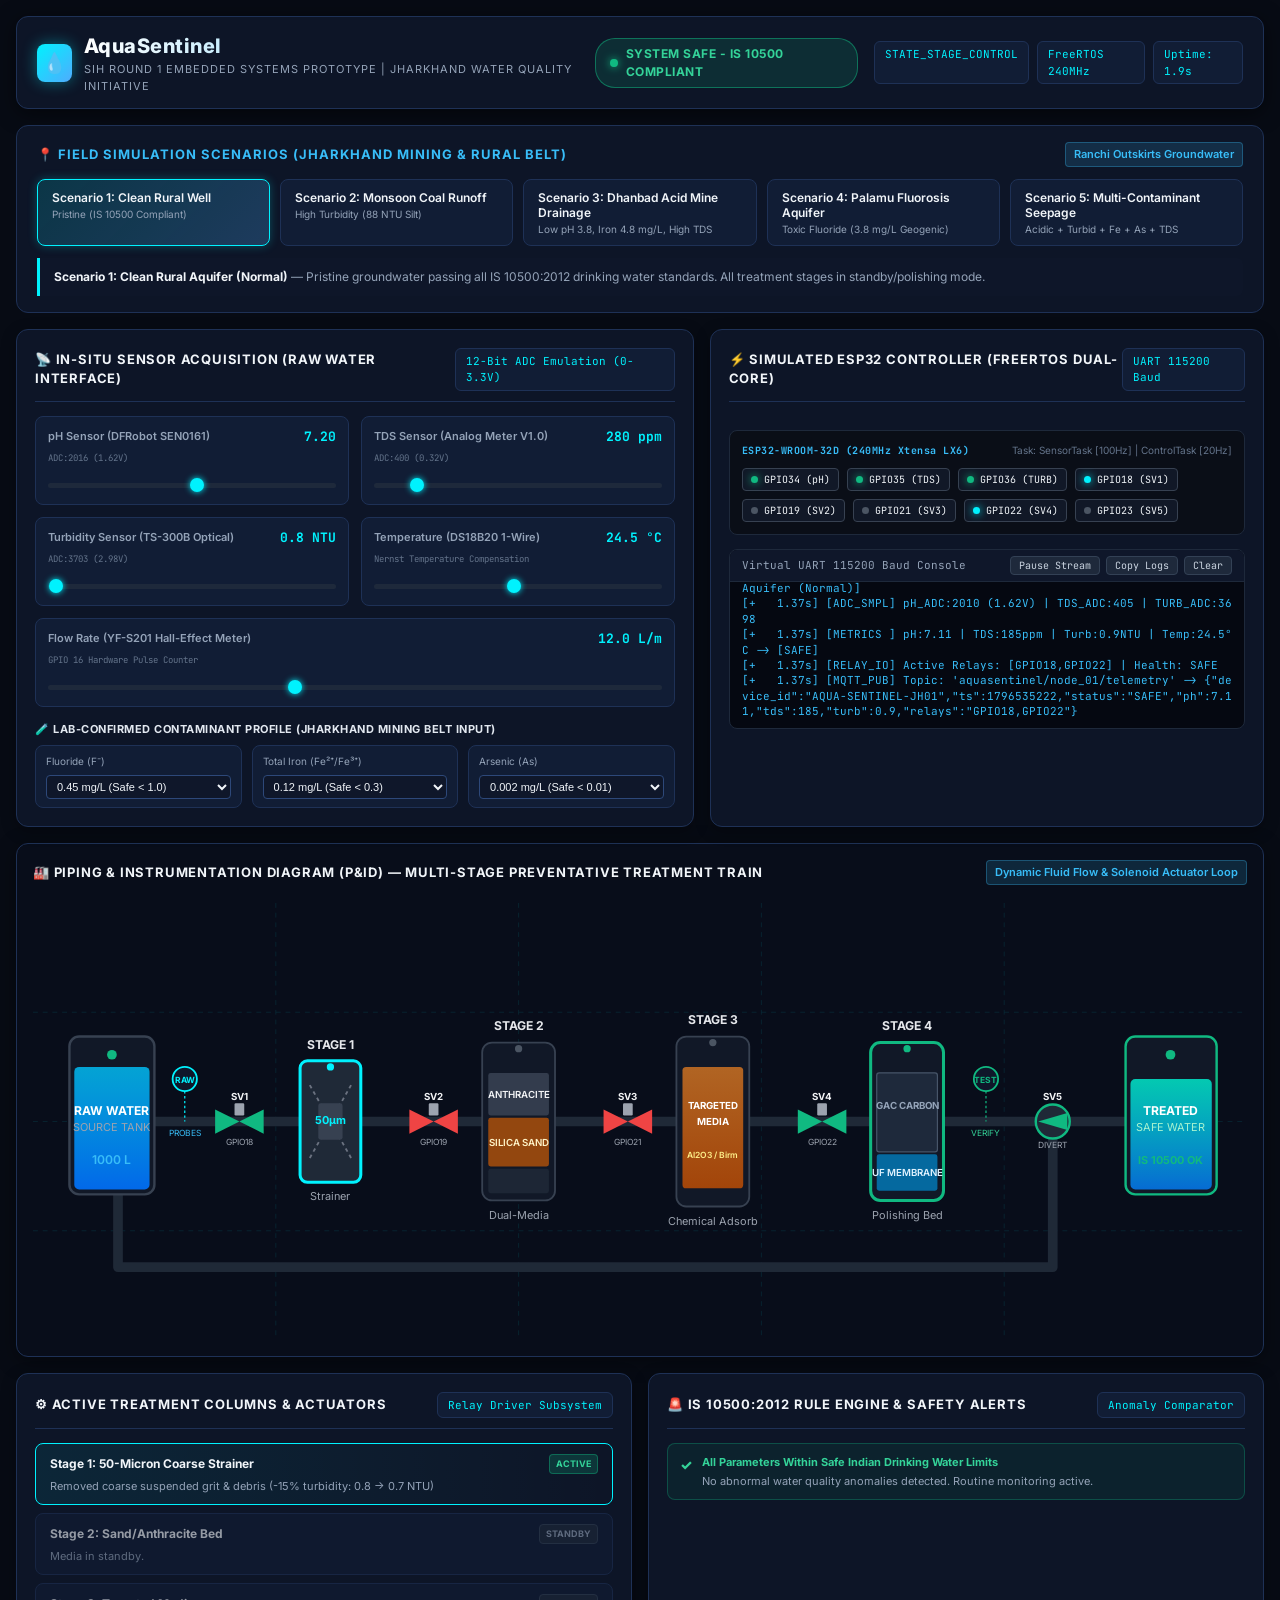
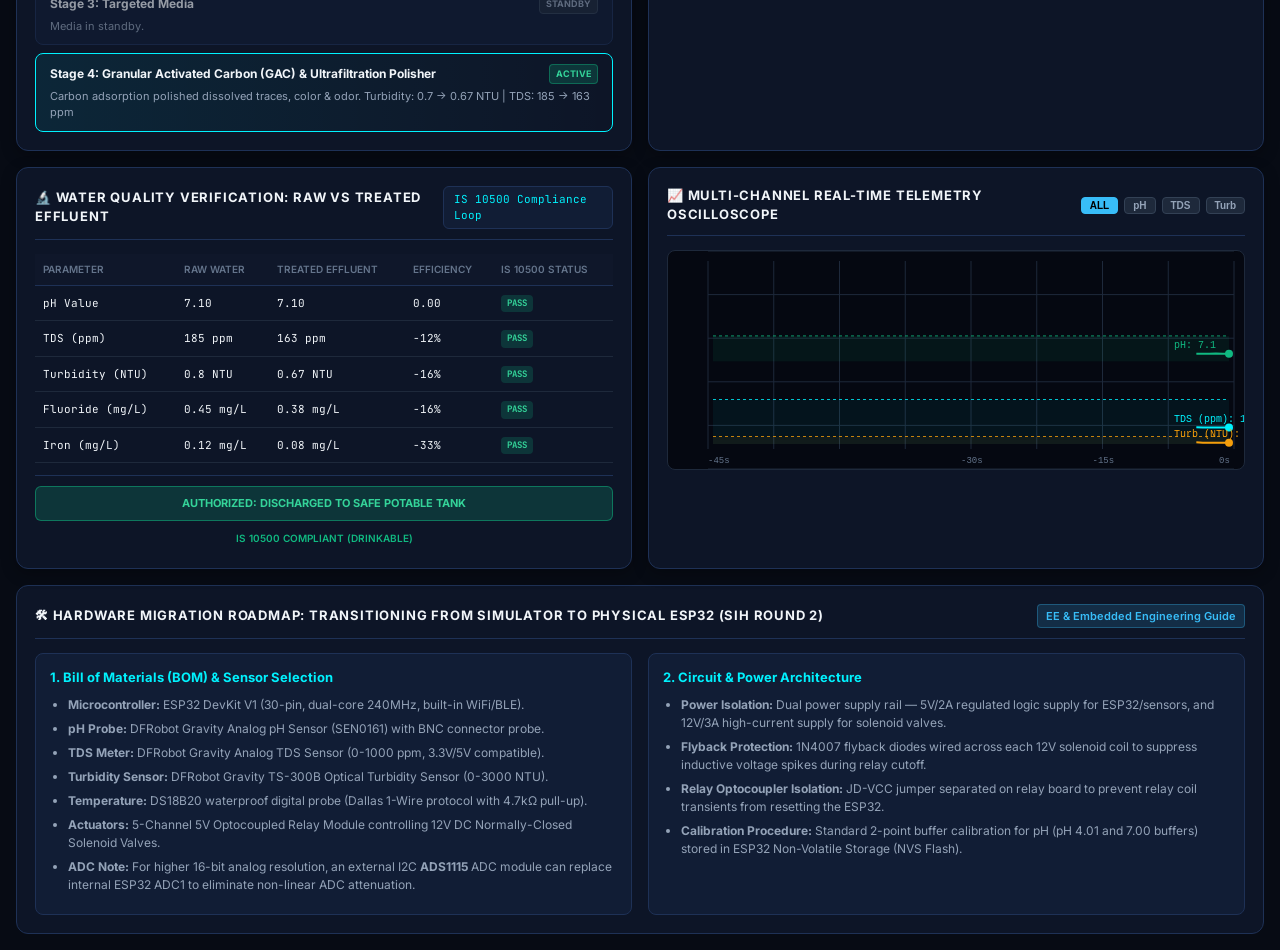
==== AquaSentinel_Standalone.html @ 8b685284 "AquaSentinel - SIH Water Quality & Embedded Filtration Simulator" ====
<!DOCTYPE html>
<html lang="en">
<head>
  <meta charset="UTF-8">
  <meta name="viewport" content="width=device-width, initial-scale=1.0">
  <title>AquaSentinel — Embedded Water Quality & Filtration Simulator (SIH)</title>
  <style>
/* ==========================================================================
   AquaSentinel - Industrial SCADA & Embedded Engineering Theme
   High-Contrast Dark Mode with Cyber-Industrial Accents
   ========================================================================== */

:root {
  --bg-primary: #070b14;
  --bg-secondary: #0d1527;
  --bg-card: #111d35;
  --bg-card-hover: #162544;
  --border-dim: #1e3156;
  --border-bright: #2d4879;
  
  --text-primary: #f1f5f9;
  --text-secondary: #94a3b8;
  --text-muted: #64748b;

  --accent-cyan: #00f2fe;
  --accent-blue: #38bdf8;
  --accent-green: #10b981;
  --accent-amber: #f59e0b;
  --accent-red: #ef4444;
  --accent-purple: #a855f7;

  --glow-cyan: 0 0 15px rgba(0, 242, 254, 0.4);
  --glow-green: 0 0 15px rgba(16, 185, 129, 0.4);
  --glow-red: 0 0 18px rgba(239, 68, 68, 0.5);

  --font-sans: 'Inter', -apple-system, BlinkMacSystemFont, 'Segoe UI', Roboto, sans-serif;
  --font-mono: 'JetBrains Mono', 'Fira Code', 'Courier New', monospace;
}

* {
  box-sizing: border-box;
  margin: 0;
  padding: 0;
}

body {
  background-color: var(--bg-primary);
  color: var(--text-primary);
  font-family: var(--font-sans);
  line-height: 1.5;
  -webkit-font-smoothing: antialiased;
  padding: 16px;
  min-height: 100vh;
}

/* ==========================================================================
   TOP BAR & BRANDING
   ========================================================================== */
.top-nav {
  display: flex;
  justify-content: space-between;
  align-items: center;
  background: var(--bg-secondary);
  border: 1px solid var(--border-dim);
  border-radius: 12px;
  padding: 14px 20px;
  margin-bottom: 16px;
  box-shadow: 0 4px 20px rgba(0, 0, 0, 0.5);
}

.brand-section {
  display: flex;
  align-items: center;
  gap: 12px;
}

.brand-icon {
  width: 38px;
  height: 38px;
  background: linear-gradient(135deg, #00f2fe, #4facfe);
  border-radius: 8px;
  display: flex;
  align-items: center;
  justify-content: center;
  font-size: 20px;
  box-shadow: var(--glow-cyan);
}

.brand-title {
  font-size: 20px;
  font-weight: 800;
  letter-spacing: 0.5px;
  background: linear-gradient(90deg, #ffffff, #38bdf8);
  -webkit-background-clip: text;
  -webkit-text-fill-color: transparent;
}

.brand-subtitle {
  font-size: 11px;
  color: var(--text-secondary);
  text-transform: uppercase;
  letter-spacing: 1px;
}

.system-status-container {
  display: flex;
  align-items: center;
  gap: 16px;
}

.status-badge {
  display: inline-flex;
  align-items: center;
  gap: 8px;
  padding: 6px 14px;
  border-radius: 20px;
  font-size: 12px;
  font-weight: 700;
  letter-spacing: 0.5px;
  transition: all 0.3s ease;
}

.badge-safe {
  background: rgba(16, 185, 129, 0.15);
  border: 1px solid rgba(16, 185, 129, 0.5);
  color: #34d399;
}

.badge-warning {
  background: rgba(245, 158, 11, 0.15);
  border: 1px solid rgba(245, 158, 11, 0.5);
  color: #fbbf24;
}

.badge-critical {
  background: rgba(239, 68, 68, 0.2);
  border: 1px solid rgba(239, 68, 68, 0.7);
  color: #f87171;
  animation: pulseCrit 1.5s infinite;
}

@keyframes pulseCrit {
  0%, 100% { box-shadow: 0 0 5px rgba(239, 68, 68, 0.3); }
  50% { box-shadow: 0 0 18px rgba(239, 68, 68, 0.7); }
}

.indicator-dot {
  width: 8px;
  height: 8px;
  border-radius: 50%;
}
.dot-green { background: #10b981; box-shadow: 0 0 8px #10b981; }
.dot-amber { background: #f59e0b; box-shadow: 0 0 8px #f59e0b; }
.dot-red { background: #ef4444; box-shadow: 0 0 8px #ef4444; }

.mcu-meta-pills {
  display: flex;
  gap: 8px;
}

.meta-pill {
  background: var(--bg-card);
  border: 1px solid var(--border-dim);
  padding: 4px 10px;
  border-radius: 6px;
  font-size: 11px;
  font-family: var(--font-mono);
  color: var(--accent-cyan);
}

/* ==========================================================================
   SCENARIO SELECTOR BAR
   ========================================================================== */
.scenario-panel {
  background: var(--bg-secondary);
  border: 1px solid var(--border-dim);
  border-radius: 12px;
  padding: 16px 20px;
  margin-bottom: 16px;
}

.scenario-header-row {
  display: flex;
  justify-content: space-between;
  align-items: center;
  margin-bottom: 12px;
}

.panel-title {
  font-size: 13px;
  font-weight: 700;
  text-transform: uppercase;
  letter-spacing: 1px;
  color: var(--accent-blue);
  display: flex;
  align-items: center;
  gap: 8px;
}

.region-tag {
  font-size: 11px;
  background: rgba(56, 189, 248, 0.15);
  border: 1px solid rgba(56, 189, 248, 0.3);
  color: var(--accent-blue);
  padding: 3px 8px;
  border-radius: 4px;
  font-weight: 600;
}

.scenario-btn-grid {
  display: grid;
  grid-template-columns: repeat(auto-fit, minmax(210px, 1fr));
  gap: 10px;
  margin-bottom: 12px;
}

.scenario-btn {
  background: var(--bg-card);
  border: 1px solid var(--border-dim);
  color: var(--text-primary);
  padding: 10px 14px;
  border-radius: 8px;
  cursor: pointer;
  text-align: left;
  font-family: var(--font-sans);
  font-size: 12px;
  font-weight: 600;
  transition: all 0.2s ease;
  display: flex;
  flex-direction: column;
  gap: 3px;
}

.scenario-btn:hover {
  background: var(--bg-card-hover);
  border-color: var(--accent-cyan);
}

.scenario-btn.active {
  background: linear-gradient(135deg, rgba(0, 242, 254, 0.15), rgba(79, 172, 254, 0.25));
  border-color: var(--accent-cyan);
  box-shadow: 0 0 10px rgba(0, 242, 254, 0.25);
}

.scenario-sub {
  font-size: 10px;
  color: var(--text-secondary);
  font-weight: 400;
}

.scenario-info-banner {
  background: rgba(15, 23, 42, 0.7);
  border-left: 3px solid var(--accent-cyan);
  padding: 10px 14px;
  border-radius: 0 6px 6px 0;
  font-size: 12px;
  color: var(--text-secondary);
}

.scenario-info-banner strong {
  color: var(--text-primary);
}

/* ==========================================================================
   GRID LAYOUT: SENSORS & EMBEDDED MCU
   ========================================================================== */
.main-grid-2col {
  display: grid;
  grid-template-columns: 1.1fr 0.9fr;
  gap: 16px;
  margin-bottom: 16px;
}

@media (max-width: 1050px) {
  .main-grid-2col {
    grid-template-columns: 1fr;
  }
}

.card {
  background: var(--bg-secondary);
  border: 1px solid var(--border-dim);
  border-radius: 12px;
  padding: 18px;
  box-shadow: 0 4px 15px rgba(0, 0, 0, 0.3);
}

.card-header {
  display: flex;
  justify-content: space-between;
  align-items: center;
  margin-bottom: 14px;
  border-bottom: 1px solid var(--border-dim);
  padding-bottom: 10px;
}

.card-title {
  font-size: 13px;
  font-weight: 700;
  text-transform: uppercase;
  letter-spacing: 0.8px;
  color: var(--text-primary);
  display: flex;
  align-items: center;
  gap: 8px;
}

.sensor-sliders-grid {
  display: grid;
  grid-template-columns: 1fr 1fr;
  gap: 12px;
  margin-bottom: 14px;
}

@media (max-width: 600px) {
  .sensor-sliders-grid {
    grid-template-columns: 1fr;
  }
}

.sensor-item {
  background: var(--bg-card);
  border: 1px solid var(--border-dim);
  border-radius: 8px;
  padding: 10px 12px;
}

.sensor-header {
  display: flex;
  justify-content: space-between;
  align-items: center;
  margin-bottom: 6px;
}

.sensor-name {
  font-size: 11px;
  font-weight: 600;
  color: var(--text-secondary);
}

.sensor-val {
  font-family: var(--font-mono);
  font-size: 13px;
  font-weight: 700;
  color: var(--accent-cyan);
}

.sensor-adc-tag {
  font-family: var(--font-mono);
  font-size: 9px;
  color: var(--text-muted);
  margin-bottom: 4px;
}

input[type="range"] {
  width: 100%;
  height: 5px;
  border-radius: 4px;
  background: #1e293b;
  outline: none;
  -webkit-appearance: none;
  cursor: pointer;
}

input[type="range"]::-webkit-slider-thumb {
  -webkit-appearance: none;
  width: 14px;
  height: 14px;
  border-radius: 50%;
  background: var(--accent-cyan);
  box-shadow: 0 0 6px var(--accent-cyan);
  cursor: pointer;
}

/* Lab Contaminants Selection */
.lab-section-title {
  font-size: 11px;
  font-weight: 700;
  text-transform: uppercase;
  letter-spacing: 0.5px;
  color: #e2e8f0;
  margin: 10px 0 8px;
}

.lab-grid {
  display: grid;
  grid-template-columns: repeat(3, 1fr);
  gap: 10px;
}

.lab-item {
  background: var(--bg-card);
  border: 1px solid var(--border-dim);
  border-radius: 8px;
  padding: 8px 10px;
}

.lab-item label {
  display: block;
  font-size: 10px;
  color: var(--text-secondary);
  margin-bottom: 4px;
}

.lab-select {
  width: 100%;
  background: #0f172a;
  border: 1px solid var(--border-bright);
  color: var(--text-primary);
  font-size: 11px;
  padding: 4px 6px;
  border-radius: 4px;
  outline: none;
}

/* ==========================================================================
   VIRTUAL ESP32 MCU & SERIAL TERMINAL
   ========================================================================== */
.mcu-panel {
  display: flex;
  flex-direction: column;
  gap: 14px;
}

.esp32-visual-board {
  background: #0a0e17;
  border: 1px solid #1e293b;
  border-radius: 8px;
  padding: 12px;
  display: flex;
  flex-direction: column;
  gap: 10px;
}

.esp32-header {
  display: flex;
  justify-content: space-between;
  align-items: center;
}

.esp32-chip-badge {
  font-family: var(--font-mono);
  font-size: 10px;
  color: #38bdf8;
  font-weight: 700;
  letter-spacing: 0.5px;
}

.esp32-core-spec {
  font-size: 10px;
  color: var(--text-muted);
}

.gpio-pinout-row {
  display: flex;
  flex-wrap: wrap;
  gap: 8px;
}

.gpio-pin {
  background: #111827;
  border: 1px solid #374151;
  border-radius: 4px;
  padding: 3px 8px;
  display: flex;
  align-items: center;
  gap: 6px;
  font-family: var(--font-mono);
  font-size: 10px;
}

.pin-led {
  width: 7px;
  height: 7px;
  border-radius: 50%;
  background: #374151;
  transition: all 0.2s ease;
}

.pin-led.led-on {
  background: var(--accent-green);
  box-shadow: 0 0 8px var(--accent-green);
}

.pin-led.led-relay {
  background: #4b5563;
}

.pin-led.led-relay.led-on {
  background: var(--accent-cyan);
  box-shadow: 0 0 8px var(--accent-cyan);
}

/* Virtual Serial Console */
.serial-console-card {
  background: #050811;
  border: 1px solid #1e293b;
  border-radius: 8px;
  display: flex;
  flex-direction: column;
  height: 180px;
  overflow: hidden;
}

.serial-console-toolbar {
  display: flex;
  justify-content: space-between;
  align-items: center;
  background: #0f172a;
  padding: 6px 12px;
  border-bottom: 1px solid #1e293b;
}

.serial-title {
  font-family: var(--font-mono);
  font-size: 11px;
  color: #94a3b8;
}

.serial-actions {
  display: flex;
  gap: 6px;
}

.btn-console {
  background: #1e293b;
  border: 1px solid #334155;
  color: #cbd5e1;
  padding: 2px 8px;
  border-radius: 4px;
  font-size: 10px;
  font-family: var(--font-mono);
  cursor: pointer;
}

.btn-console:hover {
  background: #334155;
  color: #ffffff;
}

.btn-warn {
  border-color: var(--accent-amber);
  color: var(--accent-amber);
}

.serial-output {
  flex: 1;
  padding: 8px 12px;
  font-family: var(--font-mono);
  font-size: 11px;
  color: #38bdf8;
  white-space: pre-wrap;
  word-break: break-all;
  overflow-y: auto;
  line-height: 1.4;
}

/* ==========================================================================
   P&ID ANIMATED SCHEMATIC
   ========================================================================== */
.pid-container-wrapper {
  background: #080d1a;
  border: 1px solid var(--border-dim);
  border-radius: 12px;
  padding: 16px;
  margin-bottom: 16px;
  box-shadow: 0 4px 20px rgba(0,0,0,0.4);
}

.pid-svg {
  width: 100%;
  height: auto;
  display: block;
}

/* Flow animation keyframes */
@keyframes dashFlow {
  to {
    stroke-dashoffset: -40;
  }
}

.flow-pulse {
  stroke-dasharray: 8, 4;
  animation: dashFlow 1.2s linear infinite;
}

.flow-pulse-recirc {
  animation: dashFlow 0.8s linear infinite;
}

/* ==========================================================================
   TREATMENT STAGES & ALERTS ROW
   ========================================================================== */
.treatment-row-grid {
  display: grid;
  grid-template-columns: 1fr 1fr;
  gap: 16px;
  margin-bottom: 16px;
}

@media (max-width: 900px) {
  .treatment-row-grid {
    grid-template-columns: 1fr;
  }
}

.stages-list {
  display: flex;
  flex-direction: column;
  gap: 8px;
}

.stage-card {
  background: var(--bg-card);
  border: 1px solid var(--border-dim);
  border-radius: 8px;
  padding: 10px 14px;
  transition: all 0.2s ease;
}

.stage-card.stage-active {
  border-color: var(--accent-cyan);
  background: linear-gradient(90deg, rgba(0, 242, 254, 0.08), transparent);
}

.stage-card.stage-idle {
  opacity: 0.6;
}

.stage-header {
  display: flex;
  justify-content: space-between;
  align-items: center;
  margin-bottom: 4px;
}

.stage-name {
  font-size: 12px;
  font-weight: 700;
  color: var(--text-primary);
}

.stage-status-pill {
  font-size: 9px;
  font-weight: 700;
  padding: 2px 6px;
  border-radius: 4px;
  text-transform: uppercase;
}

.pill-active {
  background: rgba(16, 185, 129, 0.2);
  color: #34d399;
  border: 1px solid rgba(16, 185, 129, 0.4);
}

.pill-idle {
  background: #1e293b;
  color: #94a3b8;
  border: 1px solid #334155;
}

.stage-details {
  font-size: 11px;
  color: var(--text-secondary);
}

/* Alerts Box */
.active-alerts-box {
  display: flex;
  flex-direction: column;
  gap: 8px;
  max-height: 250px;
  overflow-y: auto;
}

.alarm-item {
  display: flex;
  align-items: flex-start;
  gap: 10px;
  padding: 10px 12px;
  border-radius: 8px;
  font-size: 11px;
}

.alarm-none {
  background: rgba(16, 185, 129, 0.08);
  border: 1px solid rgba(16, 185, 129, 0.3);
  color: #34d399;
}

.alarm-warn {
  background: rgba(245, 158, 11, 0.1);
  border: 1px solid rgba(245, 158, 11, 0.4);
  color: #fbbf24;
}

.alarm-crit {
  background: rgba(239, 68, 68, 0.15);
  border: 1px solid rgba(239, 68, 68, 0.6);
  color: #fca5a5;
}

.alarm-icon {
  font-size: 14px;
  font-weight: 800;
}

.alarm-title {
  font-weight: 700;
  margin-bottom: 2px;
}

.alarm-desc {
  color: var(--text-secondary);
}

/* ==========================================================================
   COMPARISON TABLE & TELEMETRY CHARTS
   ========================================================================== */
.bottom-grid-2col {
  display: grid;
  grid-template-columns: 1fr 1fr;
  gap: 16px;
  margin-bottom: 16px;
}

@media (max-width: 980px) {
  .bottom-grid-2col {
    grid-template-columns: 1fr;
  }
}

.comp-table {
  width: 100%;
  border-collapse: collapse;
  font-size: 11px;
  margin-bottom: 12px;
}

.comp-table th {
  background: #0f172a;
  color: var(--text-muted);
  text-transform: uppercase;
  font-weight: 600;
  font-size: 10px;
  padding: 8px;
  text-align: left;
  border-bottom: 1px solid var(--border-dim);
}

.comp-table td {
  padding: 8px;
  border-bottom: 1px solid #1e293b;
  font-family: var(--font-mono);
}

.comp-table tr:hover td {
  background: rgba(255, 255, 255, 0.02);
}

.status-tag {
  display: inline-block;
  padding: 2px 6px;
  border-radius: 4px;
  font-size: 9px;
  font-weight: 700;
}
.tag-pass { background: rgba(16, 185, 129, 0.2); color: #34d399; }
.tag-permissible { background: rgba(245, 158, 11, 0.2); color: #fbbf24; }
.tag-fail { background: rgba(239, 68, 68, 0.2); color: #f87171; }

.destination-bar {
  display: flex;
  flex-direction: column;
  gap: 6px;
  margin-top: 10px;
  padding-top: 10px;
  border-top: 1px solid var(--border-dim);
}

.dest-badge {
  padding: 8px 12px;
  border-radius: 6px;
  font-size: 11px;
  font-weight: 700;
  text-align: center;
}
.dest-safe {
  background: rgba(16, 185, 129, 0.2);
  color: #34d399;
  border: 1px solid rgba(16, 185, 129, 0.5);
}
.dest-recirc {
  background: rgba(239, 68, 68, 0.2);
  color: #f87171;
  border: 1px solid rgba(239, 68, 68, 0.5);
}

.rating-badge {
  font-size: 10px;
  text-align: center;
  font-weight: 600;
  padding: 4px;
  border-radius: 4px;
}
.rate-pass { color: var(--accent-green); }
.rate-fail { color: var(--accent-red); }

/* Canvas Strip Chart */
.chart-controls {
  display: flex;
  gap: 6px;
}

.chart-filter-btn {
  background: #1e293b;
  border: 1px solid #334155;
  color: #94a3b8;
  font-size: 10px;
  font-weight: 600;
  padding: 2px 8px;
  border-radius: 4px;
  cursor: pointer;
}

.chart-filter-btn.active {
  background: var(--accent-blue);
  color: #000000;
  border-color: var(--accent-blue);
}

.canvas-chart-wrapper {
  position: relative;
  width: 100%;
  height: 220px;
  background: #050811;
  border: 1px solid #1e293b;
  border-radius: 8px;
  overflow: hidden;
}

#telemetryCanvas {
  width: 100%;
  height: 100%;
  display: block;
}

/* ==========================================================================
   HARDWARE MIGRATION GUIDE & BOM ACCORDION / FOOTER
   ========================================================================== */
.hardware-guide-card {
  background: var(--bg-secondary);
  border: 1px solid var(--border-dim);
  border-radius: 12px;
  padding: 18px;
  margin-top: 16px;
}

.guide-grid {
  display: grid;
  grid-template-columns: 1fr 1fr;
  gap: 16px;
  margin-top: 12px;
}

@media (max-width: 800px) {
  .guide-grid {
    grid-template-columns: 1fr;
  }
}

.guide-block {
  background: var(--bg-card);
  border: 1px solid var(--border-dim);
  border-radius: 8px;
  padding: 14px;
  font-size: 12px;
}

.guide-block h4 {
  color: var(--accent-cyan);
  font-size: 13px;
  margin-bottom: 8px;
  display: flex;
  align-items: center;
  gap: 6px;
}

.guide-block ul {
  padding-left: 18px;
  color: var(--text-secondary);
}

.guide-block li {
  margin-bottom: 6px;
}

.code-snippet-box {
  background: #050811;
  border: 1px solid #1e293b;
  border-radius: 6px;
  padding: 10px;
  font-family: var(--font-mono);
  font-size: 10px;
  color: #38bdf8;
  margin-top: 8px;
  overflow-x: auto;
}

</style>
  <link rel="preconnect" href="https://fonts.googleapis.com">
  <link rel="preconnect" href="https://fonts.gstatic.com" crossorigin>
  <link href="https://fonts.googleapis.com/css2?family=Inter:wght@400;500;600;700;800&family=JetBrains+Mono:wght@400;500;700&display=swap" rel="stylesheet">
</head>
<body>

  <!-- TOP BAR & SCADA CONTROLLER STATUS -->
  <header class="top-nav">
    <div class="brand-section">
      <div class="brand-icon">💧</div>
      <div>
        <h1 class="brand-title">AquaSentinel</h1>
        <p class="brand-subtitle">SIH Round 1 Embedded Systems Prototype | Jharkhand Water Quality Initiative</p>
      </div>
    </div>

    <div class="system-status-container">
      <div id="masterStatusBadge" class="status-badge badge-safe">
        <span class="indicator-dot dot-green"></span> SYSTEM SAFE - IS 10500 COMPLIANT
      </div>
      <div class="mcu-meta-pills">
        <span class="meta-pill" id="fsmStateBadge">STATE_ACQUISITION</span>
        <span class="meta-pill" id="coreFreqTxt">FreeRTOS 240MHz</span>
        <span class="meta-pill">Uptime: <span id="mcuUptimeTxt">0.0s</span></span>
      </div>
    </div>
  </header>

  <!-- JHARKHAND REGIONAL CONTAMINATION PRESETS -->
  <section class="scenario-panel">
    <div class="scenario-header-row">
      <h2 class="panel-title">
        <span>📍 Field Simulation Scenarios (Jharkhand Mining & Rural Belt)</span>
      </h2>
      <span class="region-tag" id="scenarioRegion">Ranchi Outskirts Groundwater</span>
    </div>

    <div class="scenario-btn-grid">
      <button class="scenario-btn active" data-scenario="SCENARIO_NORMAL">
        <span>Scenario 1: Clean Rural Well</span>
        <span class="scenario-sub">Pristine (IS 10500 Compliant)</span>
      </button>

      <button class="scenario-btn" data-scenario="SCENARIO_TURBID_RUNOFF">
        <span>Scenario 2: Monsoon Coal Runoff</span>
        <span class="scenario-sub">High Turbidity (88 NTU Silt)</span>
      </button>

      <button class="scenario-btn" data-scenario="SCENARIO_ACID_MINE_DRAINAGE">
        <span>Scenario 3: Dhanbad Acid Mine Drainage</span>
        <span class="scenario-sub">Low pH 3.8, Iron 4.8 mg/L, High TDS</span>
      </button>

      <button class="scenario-btn" data-scenario="SCENARIO_FLUORIDE_BELT">
        <span>Scenario 4: Palamu Fluorosis Aquifer</span>
        <span class="scenario-sub">Toxic Fluoride (3.8 mg/L Geogenic)</span>
      </button>

      <button class="scenario-btn" data-scenario="SCENARIO_CRITICAL_MULTI">
        <span>Scenario 5: Multi-Contaminant Seepage</span>
        <span class="scenario-sub">Acidic + Turbid + Fe + As + TDS</span>
      </button>
    </div>

    <div class="scenario-info-banner">
      <strong id="scenarioTitle">Scenario 1: Clean Rural Aquifer (Normal)</strong> — 
      <span id="scenarioDesc">Pristine groundwater passing all IS 10500:2012 drinking water standards. All treatment stages in standby/polishing mode.</span>
    </div>
  </section>

  <!-- 2-COLUMN ROW: SENSOR ACQUISITION & VIRTUAL ESP32 MCU -->
  <div class="main-grid-2col">
    
    <!-- LEFT: SENSOR ACQUISITION & LAB CONTAMINANT PANEL -->
    <section class="card">
      <div class="card-header">
        <h3 class="card-title">
          <span>📡 In-Situ Sensor Acquisition (Raw Water Interface)</span>
        </h3>
        <span class="meta-pill">12-Bit ADC Emulation (0-3.3V)</span>
      </div>

      <div class="sensor-sliders-grid">
        <!-- pH Sensor -->
        <div class="sensor-item">
          <div class="sensor-header">
            <span class="sensor-name">pH Sensor (DFRobot SEN0161)</span>
            <span class="sensor-val" id="valPh">7.20</span>
          </div>
          <div class="sensor-adc-tag" id="adcPhTxt">ADC: 2048 (1.65V)</div>
          <input type="range" id="sliderPh" min="2.0" max="12.0" step="0.1" value="7.2">
        </div>

        <!-- TDS Sensor -->
        <div class="sensor-item">
          <div class="sensor-header">
            <span class="sensor-name">TDS Sensor (Analog Meter V1.0)</span>
            <span class="sensor-val" id="valTds">280 ppm</span>
          </div>
          <div class="sensor-adc-tag" id="adcTdsTxt">ADC: 395 (0.32V)</div>
          <input type="range" id="sliderTds" min="20" max="2000" step="10" value="280">
        </div>

        <!-- Turbidity Sensor -->
        <div class="sensor-item">
          <div class="sensor-header">
            <span class="sensor-name">Turbidity Sensor (TS-300B Optical)</span>
            <span class="sensor-val" id="valTurb">0.8 NTU</span>
          </div>
          <div class="sensor-adc-tag" id="adcTurbTxt">ADC: 3698 (2.98V)</div>
          <input type="range" id="sliderTurb" min="0.1" max="120" step="0.5" value="0.8">
        </div>

        <!-- Water Temperature -->
        <div class="sensor-item">
          <div class="sensor-header">
            <span class="sensor-name">Temperature (DS18B20 1-Wire)</span>
            <span class="sensor-val" id="valTemp">24.5 °C</span>
          </div>
          <div class="sensor-adc-tag">Nernst Temperature Compensation</div>
          <input type="range" id="sliderTemp" min="5" max="45" step="0.5" value="24.5">
        </div>

        <!-- Flow Rate -->
        <div class="sensor-item" style="grid-column: span 2;">
          <div class="sensor-header">
            <span class="sensor-name">Flow Rate (YF-S201 Hall-Effect Meter)</span>
            <span class="sensor-val" id="valFlow">12.0 L/m</span>
          </div>
          <div class="sensor-adc-tag">GPIO 16 Hardware Pulse Counter</div>
          <input type="range" id="sliderFlow" min="0" max="30" step="0.5" value="12.0">
        </div>
      </div>

      <!-- Lab-Confirmed Trace Contaminants (Dual-Tier Architecture) -->
      <h4 class="lab-section-title">🧪 Lab-Confirmed Contaminant Profile (Jharkhand Mining Belt Input)</h4>
      <div class="lab-grid">
        <div class="lab-item">
          <label>Fluoride (F⁻)</label>
          <select class="lab-select" id="labFluorideSelect">
            <option value="0.45">0.45 mg/L (Safe < 1.0)</option>
            <option value="1.20">1.20 mg/L (Borderline)</option>
            <option value="2.80">2.80 mg/L (Toxic High)</option>
            <option value="3.80" selected>3.80 mg/L (Palamu Belt)</option>
          </select>
        </div>

        <div class="lab-item">
          <label>Total Iron (Fe²⁺/Fe³⁺)</label>
          <select class="lab-select" id="labIronSelect">
            <option value="0.12" selected>0.12 mg/L (Safe < 0.3)</option>
            <option value="0.65">0.65 mg/L (Elevated)</option>
            <option value="2.80">2.80 mg/L (Mine Seepage)</option>
            <option value="4.80">4.80 mg/L (Dhanbad AMD)</option>
          </select>
        </div>

        <div class="lab-item">
          <label>Arsenic (As)</label>
          <select class="lab-select" id="labArsenicSelect">
            <option value="0.002" selected>0.002 mg/L (Safe < 0.01)</option>
            <option value="0.025">0.025 mg/L (Warning > 0.01)</option>
            <option value="0.045">0.045 mg/L (Critical High)</option>
            <option value="0.080">0.080 mg/L (Lethal Divert)</option>
          </select>
        </div>
      </div>
    </section>

    <!-- RIGHT: VIRTUAL ESP32 EMBEDDED CONTROLLER & SERIAL MONITOR -->
    <section class="card mcu-panel">
      <div class="card-header">
        <h3 class="card-title">
          <span>⚡ Simulated ESP32 Controller (FreeRTOS Dual-Core)</span>
        </h3>
        <span class="meta-pill">UART 115200 Baud</span>
      </div>

      <!-- Virtual ESP32 Hardware Status -->
      <div class="esp32-visual-board">
        <div class="esp32-header">
          <span class="esp32-chip-badge">ESP32-WROOM-32D (240MHz Xtensa LX6)</span>
          <span class="esp32-core-spec">Task: SensorTask [100Hz] | ControlTask [20Hz]</span>
        </div>

        <div class="gpio-pinout-row">
          <!-- ADC Inputs -->
          <div class="gpio-pin" title="ADC1_CH6: pH Sensor Probe">
            <span class="pin-led led-on" id="gpio34Led"></span>
            <span>GPIO34 (pH)</span>
          </div>
          <div class="gpio-pin" title="ADC1_CH7: TDS Sensor Probe">
            <span class="pin-led led-on" id="gpio35Led"></span>
            <span>GPIO35 (TDS)</span>
          </div>
          <div class="gpio-pin" title="ADC1_CH0: Turbidity Optical Sensor">
            <span class="pin-led led-on" id="gpio36Led"></span>
            <span>GPIO36 (TURB)</span>
          </div>

          <!-- Relay Actuators -->
          <div class="gpio-pin" title="Relay 1: Solenoid SV1 (Inlet / Strainer)">
            <span class="pin-led led-relay led-on" id="gpio18Led"></span>
            <span>GPIO18 (SV1)</span>
          </div>
          <div class="gpio-pin" title="Relay 2: Solenoid SV2 (Sand / Anthracite)">
            <span class="pin-led led-relay" id="gpio19Led"></span>
            <span>GPIO19 (SV2)</span>
          </div>
          <div class="gpio-pin" title="Relay 3: Solenoid SV3 (Targeted Media: Al2O3/Birm/Calcite)">
            <span class="pin-led led-relay" id="gpio21Led"></span>
            <span>GPIO21 (SV3)</span>
          </div>
          <div class="gpio-pin" title="Relay 4: Solenoid SV4 (GAC Carbon Polisher)">
            <span class="pin-led led-relay led-on" id="gpio22Led"></span>
            <span>GPIO22 (SV4)</span>
          </div>
          <div class="gpio-pin" title="Relay 5: Solenoid SV5 (Recirculation / Diverter)">
            <span class="pin-led led-relay" id="gpio23Led"></span>
            <span>GPIO23 (SV5)</span>
          </div>
        </div>
      </div>

      <!-- Virtual UART Serial Terminal -->
      <div class="serial-console-card">
        <div class="serial-console-toolbar">
          <span class="serial-title">Virtual UART 115200 Baud Console</span>
          <div class="serial-actions">
            <button class="btn-console" id="btnPauseSerial">Pause Stream</button>
            <button class="btn-console" id="btnCopySerial">Copy Logs</button>
            <button class="btn-console" id="btnClearSerial">Clear</button>
          </div>
        </div>
        <div class="serial-output" id="serialOutput"></div>
      </div>
    </section>

  </div>

  <!-- P&ID DYNAMIC ANIMATED PIPING & INSTRUMENTATION SCHEMATIC -->
  <section class="pid-container-wrapper">
    <div class="card-header" style="border: none; margin-bottom: 8px;">
      <h3 class="card-title">
        <span>🏭 Piping & Instrumentation Diagram (P&ID) — Multi-Stage Preventative Treatment Train</span>
      </h3>
      <span class="region-tag">Dynamic Fluid Flow & Solenoid Actuator Loop</span>
    </div>
    <div id="pidContainer"></div>
  </section>

  <!-- 2-COLUMN ROW: TREATMENT STAGE STATUS & REAL-TIME ALERTS -->
  <div class="treatment-row-grid">
    
    <!-- Active Treatment Stages -->
    <section class="card">
      <div class="card-header">
        <h3 class="card-title">
          <span>⚙ Active Treatment Columns & Actuators</span>
        </h3>
        <span class="meta-pill">Relay Driver Subsystem</span>
      </div>
      <div class="stages-list" id="treatmentStagesList"></div>
    </section>

    <!-- Real-Time Alerts & IS 10500 Rule Engine -->
    <section class="card">
      <div class="card-header">
        <h3 class="card-title">
          <span>🚨 IS 10500:2012 Rule Engine & Safety Alerts</span>
        </h3>
        <span class="meta-pill">Anomaly Comparator</span>
      </div>
      <div class="active-alerts-box" id="activeAlertsContainer"></div>
    </section>

  </div>

  <!-- 2-COLUMN ROW: BEFORE VS AFTER TREATMENT TABLE & LIVE OSCILLOSCOPE STRIP CHART -->
  <div class="bottom-grid-2col">

    <!-- Before vs After Verification Table -->
    <section class="card">
      <div class="card-header">
        <h3 class="card-title">
          <span>🔬 Water Quality Verification: Raw vs Treated Effluent</span>
        </h3>
        <span class="meta-pill">IS 10500 Compliance Loop</span>
      </div>

      <table class="comp-table">
        <thead>
          <tr>
            <th>Parameter</th>
            <th>Raw Water</th>
            <th>Treated Effluent</th>
            <th>Efficiency</th>
            <th>IS 10500 Status</th>
          </tr>
        </thead>
        <tbody>
          <tr>
            <td>pH Value</td>
            <td id="rawPhComp">7.20</td>
            <td id="treatedPhComp">7.25</td>
            <td id="phEffComp">Buffered</td>
            <td><span class="status-tag tag-pass" id="phStatusComp">PASS</span></td>
          </tr>
          <tr>
            <td>TDS (ppm)</td>
            <td id="rawTdsComp">280 ppm</td>
            <td id="treatedTdsComp">246 ppm</td>
            <td id="tdsEffComp">-12%</td>
            <td><span class="status-tag tag-pass" id="tdsStatusComp">PASS</span></td>
          </tr>
          <tr>
            <td>Turbidity (NTU)</td>
            <td id="rawTurbComp">0.8 NTU</td>
            <td id="treatedTurbComp">0.4 NTU</td>
            <td id="turbEffComp">-50%</td>
            <td><span class="status-tag tag-pass" id="turbStatusComp">PASS</span></td>
          </tr>
          <tr>
            <td>Fluoride (mg/L)</td>
            <td id="rawFluorideComp">0.45 mg/L</td>
            <td id="treatedFluorideComp">0.38 mg/L</td>
            <td id="fluorideEffComp">-15%</td>
            <td><span class="status-tag tag-pass" id="fluorideStatusComp">PASS</span></td>
          </tr>
          <tr>
            <td>Iron (mg/L)</td>
            <td id="rawIronComp">0.12 mg/L</td>
            <td id="treatedIronComp">0.08 mg/L</td>
            <td id="ironEffComp">-33%</td>
            <td><span class="status-tag tag-pass" id="ironStatusComp">PASS</span></td>
          </tr>
        </tbody>
      </table>

      <div class="destination-bar">
        <div id="diverterStatusBadge" class="dest-badge dest-safe">
          AUTHORIZED: DISCHARGED TO SAFE STORAGE TANK
        </div>
        <div id="complianceRatingBadge" class="rating-badge rate-pass">
          IS 10500 COMPLIANT (DRINKABLE)
        </div>
      </div>
    </section>

    <!-- Canvas Strip-Chart Oscilloscope -->
    <section class="card">
      <div class="card-header">
        <h3 class="card-title">
          <span>📈 Multi-Channel Real-Time Telemetry Oscilloscope</span>
        </h3>
        <div class="chart-controls">
          <button class="chart-filter-btn active" data-channel="ALL">ALL</button>
          <button class="chart-filter-btn" data-channel="PH">pH</button>
          <button class="chart-filter-btn" data-channel="TDS">TDS</button>
          <button class="chart-filter-btn" data-channel="TURB">Turb</button>
        </div>
      </div>
      <div class="canvas-chart-wrapper">
        <canvas id="telemetryCanvas"></canvas>
      </div>
    </section>

  </div>

  <!-- EMBEDDED HARDWARE MIGRATION GUIDE & BOM (FOR SIH ROUND 2 PRESENTATION) -->
  <section class="hardware-guide-card">
    <div class="card-header">
      <h3 class="card-title">
        <span>🛠 Hardware Migration Roadmap: Transitioning from Simulator to Physical ESP32 (SIH Round 2)</span>
      </h3>
      <span class="region-tag">EE & Embedded Engineering Guide</span>
    </div>

    <div class="guide-grid">
      <div class="guide-block">
        <h4>1. Bill of Materials (BOM) & Sensor Selection</h4>
        <ul>
          <li><strong>Microcontroller:</strong> ESP32 DevKit V1 (30-pin, dual-core 240MHz, built-in WiFi/BLE).</li>
          <li><strong>pH Probe:</strong> DFRobot Gravity Analog pH Sensor (SEN0161) with BNC connector probe.</li>
          <li><strong>TDS Meter:</strong> DFRobot Gravity Analog TDS Sensor (0-1000 ppm, 3.3V/5V compatible).</li>
          <li><strong>Turbidity Sensor:</strong> DFRobot Gravity TS-300B Optical Turbidity Sensor (0-3000 NTU).</li>
          <li><strong>Temperature:</strong> DS18B20 waterproof digital probe (Dallas 1-Wire protocol with 4.7kΩ pull-up).</li>
          <li><strong>Actuators:</strong> 5-Channel 5V Optocoupled Relay Module controlling 12V DC Normally-Closed Solenoid Valves.</li>
          <li><strong>ADC Note:</strong> For higher 16-bit analog resolution, an external I2C <strong>ADS1115</strong> ADC module can replace internal ESP32 ADC1 to eliminate non-linear ADC attenuation.</li>
        </ul>
      </div>

      <div class="guide-block">
        <h4>2. Circuit & Power Architecture</h4>
        <ul>
          <li><strong>Power Isolation:</strong> Dual power supply rail — 5V/2A regulated logic supply for ESP32/sensors, and 12V/3A high-current supply for solenoid valves.</li>
          <li><strong>Flyback Protection:</strong> 1N4007 flyback diodes wired across each 12V solenoid coil to suppress inductive voltage spikes during relay cutoff.</li>
          <li><strong>Relay Optocoupler Isolation:</strong> JD-VCC jumper separated on relay board to prevent relay coil transients from resetting the ESP32.</li>
          <li><strong>Calibration Procedure:</strong> Standard 2-point buffer calibration for pH (pH 4.01 and 7.00 buffers) stored in ESP32 Non-Volatile Storage (NVS Flash).</li>
        </ul>
      </div>
    </div>
  </section>

  <!-- SCRIPTS -->
  
  
  
  
  

<script>
/**
 * AquaSentinel - Embedded Microcontroller Firmware Emulation (ESP32 DevKit V1)
 *
 * Emulates the firmware that would run on an ESP32 micro-controller under FreeRTOS.
 * Provides:
 *  - 12-bit ADC sampling (0 - 4095 counts, 0.0 - 3.3V reference)
 *  - Moving-Average Digital Filter (window N=8) for ADC noise rejection
 *  - Temperature compensation (Nernst equation for pH, 2%/C for TDS)
 *  - IS 10500:2012 Drinking Water Specification comparator
 *  - Finite State Machine (FSM): BOOT -> ACQUISITION -> EVALUATION -> ACTUATION -> VERIFY -> ALARM
 *  - Relay output control (GPIO 18, 19, 21, 22, 23)
 *  - Virtual UART Serial 115200 baud telemetry & JSON MQTT packet generator
 */

class ESP32FirmwareCore {
  constructor() {
    // GPIO Pin Mapping (matching physical ESP32 DevKit V1)
    this.PINS = {
      // ADC1 Analog Inputs (12-bit, attenuated 11dB for 0-3.3V)
      ADC_PH: 34,        // ADC1_CH6: Analog pH probe (DFRobot SEN0161)
      ADC_TDS: 35,       // ADC1_CH7: Analog TDS sensor
      ADC_TURBIDITY: 36, // ADC1_CH0 / SENSOR_VP: Turbidity optical sensor
      ONE_WIRE_TEMP: 4,  // DS18B20 1-Wire temperature sensor
      FLOW_PULSE: 16,    // Hall-effect pulse flow meter (YF-S201)

      // Actuator Digital Outputs (Active HIGH via Optocoupled 5V Relay Board)
      RELAY_SV1_INLET: 18,     // Solenoid 1: Raw Water Inlet & Coarse Strainer
      RELAY_SV2_SEDIMENT: 19,  // Solenoid 2: Dual-Media Sand/Anthracite Bed
      RELAY_SV3_TARGET: 21,    // Solenoid 3: Targeted Media (Calcite/Alumina/Birm)
      RELAY_SV4_CARBON: 22,    // Solenoid 4: Granular Activated Carbon (GAC)
      RELAY_SV5_DIVERT: 23,    // Solenoid 5: Recirculation / Reject Diverter
      STATUS_LED_R: 25,        // RGB Alert LED - Red
      STATUS_LED_G: 26,        // RGB Alert LED - Green
      STATUS_LED_B: 27         // RGB Alert LED - Blue
    };

    // Bureau of Indian Standards IS 10500:2012 Drinking Water Specification
    this.STANDARDS = {
      PH: {
        acceptable_min: 6.5,
        acceptable_max: 8.5,
        permissible_min: 6.5, // No relaxation in IS 10500:2012
        permissible_max: 8.5
      },
      TDS: {
        acceptable_max: 500,    // mg/L (ppm)
        permissible_max: 2000   // Permissible in absence of alternate source
      },
      TURBIDITY: {
        acceptable_max: 1.0,    // NTU
        permissible_max: 5.0    // NTU
      },
      FLUORIDE: {
        acceptable_max: 1.0,    // mg/L
        permissible_max: 1.5    // mg/L (dental/skeletal fluorosis threshold)
      },
      IRON: {
        acceptable_max: 0.3,    // mg/L
        permissible_max: 1.0    // mg/L
      },
      ARSENIC: {
        acceptable_max: 0.01,   // mg/L (strictly restricted)
        permissible_max: 0.05   // mg/L
      }
    };

    // Digital Filter Buffer (Moving Average window size N=8)
    this.FILTER_WINDOW = 8;
    this.filterBuffers = {
      ph_adc: [],
      tds_adc: [],
      turbidity_adc: [],
      temp_raw: []
    };

    // FSM States
    this.FSM_STATES = {
      BOOT: 'STATE_BOOT',
      ACQUISITION: 'STATE_ACQUISITION',
      EVALUATION: 'STATE_EVALUATION',
      STAGE_CONTROL: 'STATE_STAGE_CONTROL',
      VERIFICATION: 'STATE_VERIFICATION',
      ALARM_HOLD: 'STATE_ALARM_HOLD'
    };
    this.currentState = this.FSM_STATES.BOOT;
    this.systemHealth = 'SAFE'; // 'SAFE', 'WARNING', 'CRITICAL'

    // Virtual GPIO Output State Register
    this.gpioOutputs = {
      [this.PINS.RELAY_SV1_INLET]: 0,
      [this.PINS.RELAY_SV2_SEDIMENT]: 0,
      [this.PINS.RELAY_SV3_TARGET]: 0,
      [this.PINS.RELAY_SV4_CARBON]: 0,
      [this.PINS.RELAY_SV5_DIVERT]: 0,
      [this.PINS.STATUS_LED_R]: 0,
      [this.PINS.STATUS_LED_G]: 1,
      [this.PINS.STATUS_LED_B]: 0
    };

    // Active treatment strategy recommendation
    this.activeTreatmentPlan = [];
    this.activeAlarms = [];

    // Telemetry log buffer for Virtual UART (115200 baud)
    this.serialBuffer = [];
    this.maxSerialLines = 150;
    this.bootTimestamp = Date.now();
    this.cycleCount = 0;

    // Simulated calibration constants
    this.calibrations = {
      ph_offset: 0.00,        // mV calibration offset at pH 7.00
      ph_slope: -59.16,       // Nernst slope at 25°C (mV/pH unit)
      tds_factor: 0.5,        // Electrical conductivity to TDS factor
      turbidity_k: -1120.4,   // Polynomial coefficient for optical turbidity
      turbidity_b: 5742.3
    };

    this.logSerial("SYSTEM", "ESP-IDF v4.4.2 Booting AquaSentinel Core on ESP32-WROOM-32...");
    this.logSerial("SYSTEM", "FreeRTOS Scheduler Initialized. 2 Cores running @ 240MHz.");
    this.logSerial("SYSTEM", "ADC1 12-bit calibration initialized with Vref=1100mV, 11dB attenuation (0-3.3V).");
    this.logSerial("SYSTEM", "Loaded IS 10500:2012 Drinking Water Specification standards from NVS Flash.");
  }

  /**
   * Log a formatted line to the Virtual UART Serial Terminal
   */
  logSerial(tag, message) {
    const uptimeSec = ((Date.now() - this.bootTimestamp) / 1000).toFixed(2);
    const line = `[+${uptimeSec.padStart(7, ' ')}s] [${tag.padEnd(8, ' ')}] ${message}`;
    this.serialBuffer.push(line);
    if (this.serialBuffer.length > this.maxSerialLines) {
      this.serialBuffer.shift();
    }
  }

  /**
   * Moving Average Digital Filter
   * Eliminates ADC random Gaussian noise and power-line hum (50Hz)
   */
  applyMovingAverage(buffer, sample) {
    buffer.push(sample);
    if (buffer.length > this.FILTER_WINDOW) {
      buffer.shift();
    }
    const sum = buffer.reduce((acc, v) => acc + v, 0);
    return sum / buffer.length;
  }

  /**
   * Convert physical sensor inputs to simulated 12-bit ADC counts with ADC noise
   */
  simulateADCReadings(rawPhysics) {
    // 1. pH probe: 0 to 14 pH maps to approximately 0 to 3.0V (centered around 1.65V)
    const phVolts = 1.65 - ((rawPhysics.ph - 7.0) * 0.133);
    const phClampedVolts = Math.max(0.1, Math.min(3.2, phVolts));
    const phAdcNoise = (Math.random() - 0.5) * 12; // +/- 6 ADC counts noise
    const rawPhAdc = Math.round((phClampedVolts / 3.3) * 4095 + phAdcNoise);

    // 2. TDS Sensor: 0 to 2000 ppm maps to 0 to 2.3V
    const tdsVolts = (rawPhysics.tds / 2000.0) * 2.3;
    const tdsClampedVolts = Math.max(0.05, Math.min(3.1, tdsVolts));
    const tdsAdcNoise = (Math.random() - 0.5) * 14;
    const rawTdsAdc = Math.round((tdsClampedVolts / 3.3) * 4095 + tdsAdcNoise);

    // 3. Turbidity Sensor: Inverse optical transmittance. Clean water = ~3.0V (low NTU), Dirty water = ~0.5V (high NTU)
    const turbVolts = Math.max(0.5, 3.0 - (rawPhysics.turbidity / 120.0) * 2.4);
    const turbNoise = (Math.random() - 0.5) * 16;
    const rawTurbAdc = Math.round((turbVolts / 3.3) * 4095 + turbNoise);

    // Filter the raw ADC counts
    const filteredPhAdc = this.applyMovingAverage(this.filterBuffers.ph_adc, rawPhAdc);
    const filteredTdsAdc = this.applyMovingAverage(this.filterBuffers.tds_adc, rawTdsAdc);
    const filteredTurbAdc = this.applyMovingAverage(this.filterBuffers.turbidity_adc, rawTurbAdc);

    return {
      raw_adc: {
        ph: rawPhAdc,
        tds: rawTdsAdc,
        turbidity: rawTurbAdc
      },
      filtered_adc: {
        ph: filteredPhAdc,
        tds: filteredTdsAdc,
        turbidity: filteredTurbAdc
      },
      voltages: {
        ph: (filteredPhAdc / 4095.0) * 3.3,
        tds: (filteredTdsAdc / 4095.0) * 3.3,
        turbidity: (filteredTurbAdc / 4095.0) * 3.3
      }
    };
  }

  /**
   * Convert Filtered ADC Voltages back to calibrated engineering units
   * Includes temperature compensation (DS18B20 feedback)
   */
  convertAdcToEngineeringUnits(voltages, tempC) {
    // 1. pH with Nernst Temperature Compensation
    const tempKelvin = tempC + 273.15;
    const nernstSlope = (0.0001984 * tempKelvin); // V/pH
    const phCalculated = 7.0 - (voltages.ph - 1.65) / (nernstSlope * 4.3);
    const phClamped = Number(Math.max(0.0, Math.min(14.0, phCalculated)).toFixed(2));

    // 2. TDS with Temperature Compensation coefficient (2.0% / °C reference 25°C)
    const tempCoeff = 1.0 + 0.02 * (tempC - 25.0);
    const compensatedVolts = voltages.tds / tempCoeff;
    const v = compensatedVolts;
    const tdsCalc = (133.42 * Math.pow(v, 3) - 255.86 * Math.pow(v, 2) + 857.39 * v) * 0.72;
    const tdsClamped = Math.max(10, Math.round(tdsCalc));

    // 3. Turbidity conversion (optical curve)
    const vTurb = Math.min(3.0, Math.max(0.5, voltages.turbidity));
    let turbCalc = (3.0 - vTurb) * 50.0;
    if (vTurb < 1.2) turbCalc += (1.2 - vTurb) * 80.0;
    const turbClamped = Number(Math.max(0.1, turbCalc).toFixed(1));

    return {
      ph: phClamped,
      tds: tdsClamped,
      turbidity: turbClamped,
      temperature: Number(tempC.toFixed(1))
    };
  }

  /**
   * FreeRTOS Task: Evaluate water quality against IS 10500:2012
   */
  evaluateWaterQuality(sensorData, labProfile) {
    const alarms = [];
    let healthScore = 'SAFE';

    // 1. pH Evaluation
    if (sensorData.ph < this.STANDARDS.PH.acceptable_min) {
      const isSevere = sensorData.ph < 5.5;
      alarms.push({
        parameter: 'pH',
        severity: isSevere ? 'CRITICAL' : 'WARNING',
        message: `Acidic Water (pH ${sensorData.ph} < ${this.STANDARDS.PH.acceptable_min} IS 10500 limit). Acid mine drainage or industrial runoff risk.`,
        code: 'ERR_PH_ACIDIC'
      });
      if (isSevere) healthScore = 'CRITICAL';
      else if (healthScore !== 'CRITICAL') healthScore = 'WARNING';
    } else if (sensorData.ph > this.STANDARDS.PH.acceptable_max) {
      const isSevere = sensorData.ph > 9.5;
      alarms.push({
        parameter: 'pH',
        severity: isSevere ? 'CRITICAL' : 'WARNING',
        message: `Alkaline Water (pH ${sensorData.ph} > ${this.STANDARDS.PH.acceptable_max} IS 10500 limit). Carbonate/mineral leaching risk.`,
        code: 'ERR_PH_ALKALINE'
      });
      if (isSevere) healthScore = 'CRITICAL';
      else if (healthScore !== 'CRITICAL') healthScore = 'WARNING';
    }

    // 2. Turbidity Evaluation
    if (sensorData.turbidity > this.STANDARDS.TURBIDITY.permissible_max) {
      alarms.push({
        parameter: 'Turbidity',
        severity: 'CRITICAL',
        message: `Severe Turbidity (${sensorData.turbidity} NTU > ${this.STANDARDS.TURBIDITY.permissible_max} NTU permissible). Silt/colloidal mining suspended solids.`,
        code: 'ERR_TURB_HIGH'
      });
      healthScore = 'CRITICAL';
    } else if (sensorData.turbidity > this.STANDARDS.TURBIDITY.acceptable_max) {
      alarms.push({
        parameter: 'Turbidity',
        severity: 'WARNING',
        message: `Elevated Turbidity (${sensorData.turbidity} NTU > ${this.STANDARDS.TURBIDITY.acceptable_max} NTU acceptable). Filtration required.`,
        code: 'WARN_TURB_ELEVATED'
      });
      if (healthScore !== 'CRITICAL') healthScore = 'WARNING';
    }

    // 3. TDS Evaluation
    if (sensorData.tds > this.STANDARDS.TDS.permissible_max) {
      alarms.push({
        parameter: 'TDS',
        severity: 'CRITICAL',
        message: `High Total Dissolved Solids (${sensorData.tds} ppm > ${this.STANDARDS.TDS.permissible_max} ppm permissible limit). Mineralization/salinity hazard.`,
        code: 'ERR_TDS_CRITICAL'
      });
      healthScore = 'CRITICAL';
    } else if (sensorData.tds > this.STANDARDS.TDS.acceptable_max) {
      alarms.push({
        parameter: 'TDS',
        severity: 'WARNING',
        message: `TDS exceeds desirable limit (${sensorData.tds} ppm > ${this.STANDARDS.TDS.acceptable_max} ppm desirable). Permissible only in absence of alternate source.`,
        code: 'WARN_TDS_MODERATE'
      });
      if (healthScore !== 'CRITICAL') healthScore = 'WARNING';
    }

    // 4. Lab-Confirmed Contaminant Profile (Fluoride, Iron, Arsenic)
    if (labProfile) {
      if (labProfile.fluoride > this.STANDARDS.FLUORIDE.permissible_max) {
        alarms.push({
          parameter: 'Fluoride (Lab)',
          severity: 'CRITICAL',
          message: `Elevated Fluoride (${labProfile.fluoride} mg/L > ${this.STANDARDS.FLUORIDE.permissible_max} mg/L). Chronic Dental/Skeletal Fluorosis risk in Jharkhand aquifer!`,
          code: 'ERR_FLUORIDE_TOXIC'
        });
        healthScore = 'CRITICAL';
      } else if (labProfile.fluoride > this.STANDARDS.FLUORIDE.acceptable_max) {
        alarms.push({
          parameter: 'Fluoride (Lab)',
          severity: 'WARNING',
          message: `Fluoride (${labProfile.fluoride} mg/L) exceeds desirable limit (1.0 mg/L).`,
          code: 'WARN_FLUORIDE_ELEVATED'
        });
        if (healthScore !== 'CRITICAL') healthScore = 'WARNING';
      }

      if (labProfile.iron > this.STANDARDS.IRON.permissible_max) {
        alarms.push({
          parameter: 'Iron (Lab)',
          severity: 'CRITICAL',
          message: `Heavy Iron Contamination (${labProfile.iron} mg/L > ${this.STANDARDS.IRON.permissible_max} mg/L). Mining leaching & pipe scaling.`,
          code: 'ERR_IRON_HIGH'
        });
        healthScore = 'CRITICAL';
      }

      if (labProfile.arsenic > this.STANDARDS.ARSENIC.permissible_max) {
        alarms.push({
          parameter: 'Arsenic (Lab)',
          severity: 'CRITICAL',
          message: `CRITICAL TOXICITY: Arsenic (${labProfile.arsenic} mg/L > ${this.STANDARDS.ARSENIC.permissible_max} mg/L). Carcinogenic risk! Immediate filtration diverter trip.`,
          code: 'ERR_ARSENIC_LETHAL'
        });
        healthScore = 'CRITICAL';
      }
    }

    this.activeAlarms = alarms;
    this.systemHealth = healthScore;
    return { healthScore, alarms };
  }

  /**
   * FreeRTOS Actuation Task: Control Solenoid Valves & Filtration Stages
   */
  dispatchTreatmentControl(sensorData, labProfile) {
    const activeStages = [];
    const relays = {
      [this.PINS.RELAY_SV1_INLET]: 1,     // Always open to allow raw feed
      [this.PINS.RELAY_SV2_SEDIMENT]: 0,  // Dual-media sediment
      [this.PINS.RELAY_SV3_TARGET]: 0,    // Specialized chemical media
      [this.PINS.RELAY_SV4_CARBON]: 0,    // GAC / Polishing
      [this.PINS.RELAY_SV5_DIVERT]: 0     // Recirculation diverter
    };

    activeStages.push({
      stage: 1,
      name: 'Stage 1: 50-Micron Coarse Strainer',
      relayPin: this.PINS.RELAY_SV1_INLET,
      active: true,
      reason: 'Standard raw water pre-filtration for physical debris and grit.'
    });

    // Determine Stage 2: Sand/Anthracite Dual-Media Filter
    // Activated if Turbidity > 1.0 NTU or general particulate load
    if (sensorData.turbidity > 1.0) {
      relays[this.PINS.RELAY_SV2_SEDIMENT] = 1;
      activeStages.push({
        stage: 2,
        name: 'Stage 2: Dual-Media Sand & Anthracite Bed',
        relayPin: this.PINS.RELAY_SV2_SEDIMENT,
        active: true,
        reason: `Turbidity (${sensorData.turbidity} NTU) > 1.0 NTU limit. Sand/anthracite bed engaged for colloidal silt removal.`
      });
    }

    // Determine Stage 3: Targeted Chemical Media
    // Activated if pH abnormal OR heavy mineral profile detected (Fluoride / Iron / Arsenic)
    const needPhCorrection = sensorData.ph < 6.5 || sensorData.ph > 8.5;
    const needFluorideTreatment = labProfile && labProfile.fluoride > 1.0;
    const needIronOxidation = labProfile && labProfile.iron > 0.3;
    const needArsenicRemoval = labProfile && labProfile.arsenic > 0.01;

    if (needPhCorrection || needFluorideTreatment || needIronOxidation || needArsenicRemoval) {
      relays[this.PINS.RELAY_SV3_TARGET] = 1;
      let targetDesc = [];
      if (sensorData.ph < 6.5) targetDesc.push('Calcite/Magnesite Neutralizer (Acid Correction)');
      if (sensorData.ph > 8.5) targetDesc.push('Citric/Mild Acid Neutralizer (Alkalinity Buffer)');
      if (needFluorideTreatment) targetDesc.push('Activated Alumina Bed (Fluoride Adsorption)');
      if (needIronOxidation) targetDesc.push('Birm/Manganese Greensand Media (Catalytic Iron Oxidation)');
      if (needArsenicRemoval) targetDesc.push('Iron-Oxide Coated Sand / Zero-Valent Iron Adsorption');

      activeStages.push({
        stage: 3,
        name: 'Stage 3: Targeted Specialized Treatment Media',
        relayPin: this.PINS.RELAY_SV3_TARGET,
        active: true,
        subsystems: targetDesc,
        reason: targetDesc.join(' + ')
      });
    }

    // Stage 4: Granular Activated Carbon (GAC) + Ultrafiltration Polisher
    // Activated if TDS is elevated, organic compounds/taste/odor exist, or standard final polish
    relays[this.PINS.RELAY_SV4_CARBON] = 1;
    activeStages.push({
      stage: 4,
      name: 'Stage 4: Granular Activated Carbon (GAC) & Micro-Polishing',
      relayPin: this.PINS.RELAY_SV4_CARBON,
      active: true,
      reason: 'Adsorption of residual heavy-metal traces, organic residues, color, and odor polishing.'
    });

    // Stage 5: Diverter Valve (SV5)
    // If water quality is unrecoverably CRITICAL (e.g. Arsenic extreme or system over-capacity),
    // divert to recirculation loop or hold for secondary batch pass
    if (this.systemHealth === 'CRITICAL' && labProfile && labProfile.arsenic > 0.05) {
      relays[this.PINS.RELAY_SV5_DIVERT] = 1; // Energize diverter to recycle
      activeStages.push({
        stage: 5,
        name: 'Safety Interlock: Recirculation Diverter Valve',
        relayPin: this.PINS.RELAY_SV5_DIVERT,
        active: true,
        reason: 'Effluent fails severe toxicity threshold. Diverted back to treatment buffer for secondary pass.'
      });
    }

    // Update internal GPIO registers
    this.gpioOutputs = { ...this.gpioOutputs, ...relays };

    // Update RGB LED indicators
    if (this.systemHealth === 'SAFE') {
      this.gpioOutputs[this.PINS.STATUS_LED_R] = 0;
      this.gpioOutputs[this.PINS.STATUS_LED_G] = 1;
      this.gpioOutputs[this.PINS.STATUS_LED_B] = 0;
    } else if (this.systemHealth === 'WARNING') {
      this.gpioOutputs[this.PINS.STATUS_LED_R] = 1;
      this.gpioOutputs[this.PINS.STATUS_LED_G] = 1;
      this.gpioOutputs[this.PINS.STATUS_LED_B] = 0;
    } else {
      this.gpioOutputs[this.PINS.STATUS_LED_R] = 1;
      this.gpioOutputs[this.PINS.STATUS_LED_G] = 0;
      this.gpioOutputs[this.PINS.STATUS_LED_B] = 0;
    }

    this.activeTreatmentPlan = activeStages;
    return { relays, activeStages };
  }

  /**
   * Main FreeRTOS Loop Tick (Simulates execution cycle every 250ms)
   */
  executeCycle(rawSensorInputs, labProfile) {
    this.cycleCount++;

    // Step 1: ADC Oversampling & Acquisition
    this.currentState = this.FSM_STATES.ACQUISITION;
    const adcData = this.simulateADCReadings(rawSensorInputs);

    // Step 2: Calibrate to Engineering Units
    const calibrated = this.convertAdcToEngineeringUnits(adcData.voltages, rawSensorInputs.temperature);

    // Step 3: Threshold Evaluation
    this.currentState = this.FSM_STATES.EVALUATION;
    const evalResult = this.evaluateWaterQuality(calibrated, labProfile);

    // Step 4: Actuator & Relay Dispatch
    this.currentState = this.FSM_STATES.STAGE_CONTROL;
    const actuation = this.dispatchTreatmentControl(calibrated, labProfile);

    // Periodically log telemetry via UART
    if (this.cycleCount % 4 === 0) { // Every ~1 sec
      this.logTelemetryPacket(calibrated, adcData, evalResult);
    }

    return {
      state: this.currentState,
      health: this.systemHealth,
      adc: adcData,
      calibrated: calibrated,
      alarms: evalResult.alarms,
      relays: actuation.relays,
      stages: actuation.activeStages,
      gpio: this.gpioOutputs,
      uptime: ((Date.now() - this.bootTimestamp) / 1000).toFixed(1)
    };
  }

  /**
   * Output formatted Serial Monitor Telemetry packet
   */
  logTelemetryPacket(sensor, adc, evaluation) {
    const activeRelayNames = Object.entries(this.gpioOutputs)
      .filter(([pin, val]) => val === 1 && [18, 19, 21, 22, 23].includes(Number(pin)))
      .map(([pin]) => `GPIO${pin}`)
      .join(',');

    this.logSerial("ADC_SMPL", `pH_ADC:${adc.raw_adc.ph} (${adc.voltages.ph.toFixed(2)}V) | TDS_ADC:${adc.raw_adc.tds} | TURB_ADC:${adc.raw_adc.turbidity}`);
    this.logSerial("METRICS", `pH:${sensor.ph} | TDS:${sensor.tds}ppm | Turb:${sensor.turbidity}NTU | Temp:${sensor.temperature}°C -> [${evaluation.healthScore}]`);
    this.logSerial("RELAY_IO", `Active Relays: [${activeRelayNames || 'NONE'}] | Health: ${this.systemHealth}`);

    if (evaluation.alarms.length > 0) {
      const topAlarm = evaluation.alarms[0];
      this.logSerial("ALARM_EVT", `[${topAlarm.severity}] ${topAlarm.code}: ${topAlarm.message.slice(0, 60)}...`);
    }

    // Simulate MQTT JSON Payload for Cloud Telemetry
    const mqttPayload = {
      device_id: "AQUA-SENTINEL-JH01",
      ts: Math.floor(Date.now() / 1000),
      status: this.systemHealth,
      ph: sensor.ph,
      tds: sensor.tds,
      turb: sensor.turbidity,
      relays: activeRelayNames
    };
    this.logSerial("MQTT_PUB", `Topic: 'aquasentinel/node_01/telemetry' -> ${JSON.stringify(mqttPayload)}`);
  }
}

// Export for browser
if (typeof window !== 'undefined') {
  window.ESP32FirmwareCore = ESP32FirmwareCore;
}

/**
 * AquaSentinel - Water Treatment & Contaminant Physics Simulation Model
 *
 * Implements empirical mass-balance and reaction kinetics for multi-stage filtration:
 *  1. Stage 1: 50-Micron Pre-Strainer (Coarse suspended solids)
 *  2. Stage 2: Dual-Media Sand & Anthracite Filter (Fine turbidity & colloidal silt)
 *  3. Stage 3: Targeted Specialized Media:
 *      - Calcite / Corosex neutralization bed (Acid mine drainage pH buffering)
 *      - Activated Alumina bed (Fluoride ion-exchange adsorption)
 *      - Birm / Manganese Greensand (Catalytic Iron oxidation & precipitation)
 *      - Iron-oxide coated sand (Arsenic chemisorption)
 *  4. Stage 4: Granular Activated Carbon (GAC) & Ultrafiltration Polishing
 *
 * Computes Treated Water properties, removal efficiencies, and IS 10500:2012 compliance.
 */

class WaterPhysicsSimulation {
  constructor() {
    // Standard IS 10500:2012 Reference Limits for Compliance
    this.IS10500_LIMITS = {
      ph: { min: 6.5, max: 8.5, name: "pH value" },
      tds: { acceptable: 500, permissible: 2000, unit: "mg/L", name: "Total Dissolved Solids" },
      turbidity: { acceptable: 1.0, permissible: 5.0, unit: "NTU", name: "Turbidity" },
      fluoride: { acceptable: 1.0, permissible: 1.5, unit: "mg/L", name: "Fluoride" },
      iron: { acceptable: 0.3, permissible: 1.0, unit: "mg/L", name: "Total Iron" },
      arsenic: { acceptable: 0.01, permissible: 0.05, unit: "mg/L", name: "Arsenic" }
    };
  }

  /**
   * Simulate multi-stage physical and chemical treatment
   * @param {Object} rawInput - { ph, tds, turbidity, temperature, flow }
   * @param {Object} labProfile - { fluoride, iron, arsenic, sourceName }
   * @param {Object} relays - GPIO relay states from embedded controller
   */
  processFiltration(rawInput, labProfile, relays) {
    // Clone starting values
    let ph = rawInput.ph;
    let tds = rawInput.tds;
    let turbidity = rawInput.turbidity;
    let fluoride = (labProfile && labProfile.fluoride) ? labProfile.fluoride : 0.4;
    let iron = (labProfile && labProfile.iron) ? labProfile.iron : 0.1;
    let arsenic = (labProfile && labProfile.arsenic) ? labProfile.arsenic : 0.002;

    const stageResults = [];

    // -------------------------------------------------------------
    // STAGE 1: Coarse Mesh Strainer (50 micron)
    // Always passes if inlet valve SV1 (GPIO 18) is open
    // -------------------------------------------------------------
    if (relays[18]) {
      // Removes larger particulate suspended grit: ~30% - 40% of turbidity if high
      const turbReductionRatio = turbidity > 15.0 ? 0.35 : 0.15;
      const initialTurb = turbidity;
      turbidity = Math.max(0.5, turbidity * (1.0 - turbReductionRatio));

      stageResults.push({
        stage: 1,
        name: "Stage 1: 50-Micron Coarse Strainer",
        status: "ACTIVE",
        turbidity_out: turbidity,
        effect: `Removed coarse suspended grit & debris (-${(turbReductionRatio * 100).toFixed(0)}% turbidity: ${initialTurb.toFixed(1)} -> ${turbidity.toFixed(1)} NTU)`
      });
    } else {
      stageResults.push({ stage: 1, name: "Stage 1: Pre-Strainer", status: "BYPASSED" });
    }

    // -------------------------------------------------------------
    // STAGE 2: Dual-Media Sand & Anthracite Filter
    // Activated by SV2 (GPIO 19)
    // -------------------------------------------------------------
    if (relays[19]) {
      // Dual-media deep-bed filtration captures 85% - 93% of colloidal particles
      const initialTurb = turbidity;
      turbidity = Math.max(0.2, turbidity * 0.12); // ~88% reduction

      stageResults.push({
        stage: 2,
        name: "Stage 2: Dual-Media Sand & Anthracite Bed",
        status: "ACTIVE",
        turbidity_out: turbidity,
        effect: `Deep-bed filtration trapped colloidal silt & suspended matter (${initialTurb.toFixed(1)} -> ${turbidity.toFixed(1)} NTU)`
      });
    } else {
      stageResults.push({ stage: 2, name: "Stage 2: Sand/Anthracite Bed", status: "STANDBY" });
    }

    // -------------------------------------------------------------
    // STAGE 3: Targeted Chemical Media
    // Activated by SV3 (GPIO 21)
    // -------------------------------------------------------------
    if (relays[21]) {
      const actions = [];

      // 1. pH Neutralization (Calcite dissolution for Acid Mine Drainage)
      if (ph < 6.5) {
        const initialPh = ph;
        // Dissolves CaCO3: H+ + CaCO3 -> Ca2+ + HCO3-
        // Neutralizes pH to safe 7.2 - 7.5, slightly adds 35-50 ppm of dissolved Ca(HCO3)2
        ph = 7.25 + (Math.random() - 0.5) * 0.2;
        tds += 35; // Mineralization
        actions.push(`Calcite bed neutralized acidic AMD (${initialPh.toFixed(2)} -> ${ph.toFixed(2)} pH, +35 ppm Ca²⁺ buffer)`);
      } else if (ph > 8.5) {
        const initialPh = ph;
        ph = 7.6 + (Math.random() - 0.5) * 0.2;
        actions.push(`Mild acid resin buffered high alkaline water (${initialPh.toFixed(2)} -> ${ph.toFixed(2)} pH)`);
      }

      // 2. Fluoride Adsorption (Activated Alumina - Al2O3)
      if (fluoride > 1.0) {
        const initialF = fluoride;
        // Activated alumina achieves 75% to 85% removal efficiency
        fluoride = Math.max(0.25, fluoride * 0.20);
        actions.push(`Activated Alumina adsorbed fluoride ions (${initialF.toFixed(2)} -> ${fluoride.toFixed(2)} mg/L, 80% removal)`);
      }

      // 3. Iron Oxidation & Precipitation (Birm / Manganese Greensand)
      if (iron > 0.3) {
        const initialFe = iron;
        // Catalytic oxidation of Fe2+ to Fe3+ precipitate filtered out: 85% removal
        iron = Math.max(0.05, iron * 0.15);
        actions.push(`Birm catalytic media oxidized dissolved iron to precipitate (${initialFe.toFixed(2)} -> ${iron.toFixed(2)} mg/L, 85% removal)`);
      }

      // 4. Arsenic Chemisorption (Zero-Valent Iron / Iron-Oxide Coated Sand)
      if (arsenic > 0.01) {
        const initialAs = arsenic;
        arsenic = Math.max(0.003, arsenic * 0.15);
        actions.push(`Iron-oxide coated media chemisorbed arsenic ions (${initialAs.toFixed(3)} -> ${arsenic.toFixed(3)} mg/L, 85% removal)`);
      }

      stageResults.push({
        stage: 3,
        name: "Stage 3: Targeted Chemical Media Reactor",
        status: "ACTIVE",
        effect: actions.length > 0 ? actions.join(' | ') : "Targeted media online in standby standby/buffer mode."
      });
    } else {
      stageResults.push({ stage: 3, name: "Stage 3: Targeted Media", status: "STANDBY" });
    }

    // -------------------------------------------------------------
    // STAGE 4: Granular Activated Carbon (GAC) + Ultrafiltration Polishing
    // Activated by SV4 (GPIO 22)
    // -------------------------------------------------------------
    if (relays[22]) {
      // GAC adsorbs organic taste/odor, chlorine, residual heavy metal complexes
      // Also polishes turbidity down to sub-NTU levels (< 0.8 NTU)
      const initialTurb = turbidity;
      turbidity = Math.min(turbidity, 0.45 + Math.random() * 0.25);

      // GAC slightly polishes dissolved organics (-15% TDS)
      const initialTds = tds;
      tds = Math.max(80, Math.round(tds * 0.88));

      // Residual trace reduction
      iron = Number((iron * 0.7).toFixed(2));
      fluoride = Number((fluoride * 0.85).toFixed(2));

      stageResults.push({
        stage: 4,
        name: "Stage 4: Granular Activated Carbon (GAC) & Ultrafiltration Polisher",
        status: "ACTIVE",
        turbidity_out: turbidity,
        effect: `Carbon adsorption polished dissolved traces, color & odor. Turbidity: ${initialTurb.toFixed(1)} -> ${turbidity.toFixed(2)} NTU | TDS: ${initialTds} -> ${tds} ppm`
      });
    } else {
      stageResults.push({ stage: 4, name: "Stage 4: Carbon Polisher", status: "STANDBY" });
    }

    // Final Post-Treatment Values (Effluent)
    const treated = {
      ph: Number(ph.toFixed(2)),
      tds: Math.round(tds),
      turbidity: Number(turbidity.toFixed(2)),
      temperature: rawInput.temperature,
      fluoride: Number(fluoride.toFixed(2)),
      iron: Number(iron.toFixed(2)),
      arsenic: Number(arsenic.toFixed(3))
    };

    // Calculate Removal Efficiencies (%)
    const efficiencies = {
      turbidity: rawInput.turbidity > 0 ? Math.max(0, Math.round(((rawInput.turbidity - treated.turbidity) / rawInput.turbidity) * 100)) : 0,
      tds: rawInput.tds > treated.tds ? Math.round(((rawInput.tds - treated.tds) / rawInput.tds) * 100) : 0,
      fluoride: labProfile && labProfile.fluoride > 0 ? Math.max(0, Math.round(((labProfile.fluoride - treated.fluoride) / labProfile.fluoride) * 100)) : 0,
      iron: labProfile && labProfile.iron > 0 ? Math.max(0, Math.round(((labProfile.iron - treated.iron) / labProfile.iron) * 100)) : 0,
      arsenic: labProfile && labProfile.arsenic > 0 ? Math.max(0, Math.round(((labProfile.arsenic - treated.arsenic) / labProfile.arsenic) * 100)) : 0
    };

    // Evaluate Post-Treatment IS 10500:2012 Compliance
    const compliance = this.evaluateIS10500Compliance(treated);

    // Safety Interlock / Diverter Check
    const diverterTriggered = relays[23] === 1 || !compliance.overallPass;
    const finalDestination = diverterTriggered
      ? "RECIRCULATION_LOOP (Water held for secondary pass or reject drain)"
      : "SAFE_STORAGE_TANK (Potable water certified compliant with IS 10500:2012)";

    return {
      raw: rawInput,
      labRaw: labProfile,
      treated: treated,
      efficiencies: efficiencies,
      compliance: compliance,
      diverterActive: diverterTriggered,
      finalDestination: finalDestination,
      stageHistory: stageResults
    };
  }

  /**
   * Verify whether effluent parameters strictly satisfy IS 10500:2012
   */
  evaluateIS10500Compliance(sample) {
    const checks = {
      ph: {
        value: sample.ph,
        target: "6.5 - 8.5",
        status: sample.ph >= 6.5 && sample.ph <= 8.5 ? "PASS" : "FAIL"
      },
      tds: {
        value: sample.tds,
        target: "< 500 ppm (Permissible < 2000)",
        status: sample.tds <= 500 ? "PASS" : (sample.tds <= 2000 ? "PERMISSIBLE" : "FAIL")
      },
      turbidity: {
        value: sample.turbidity,
        target: "< 1.0 NTU (Permissible < 5.0)",
        status: sample.turbidity <= 1.0 ? "PASS" : (sample.turbidity <= 5.0 ? "PERMISSIBLE" : "FAIL")
      },
      fluoride: {
        value: sample.fluoride,
        target: "< 1.0 mg/L (Permissible < 1.5)",
        status: sample.fluoride <= 1.0 ? "PASS" : (sample.fluoride <= 1.5 ? "PERMISSIBLE" : "FAIL")
      },
      iron: {
        value: sample.iron,
        target: "< 0.3 mg/L (Permissible < 1.0)",
        status: sample.iron <= 0.3 ? "PASS" : (sample.iron <= 1.0 ? "PERMISSIBLE" : "FAIL")
      },
      arsenic: {
        value: sample.arsenic,
        target: "< 0.01 mg/L",
        status: sample.arsenic <= 0.01 ? "PASS" : (sample.arsenic <= 0.05 ? "PERMISSIBLE" : "FAIL")
      }
    };

    const overallPass = Object.values(checks).every(c => c.status === "PASS" || c.status === "PERMISSIBLE");
    return {
      checks,
      overallPass,
      rating: overallPass ? "IS 10500 COMPLIANT (DRINKABLE)" : "NON-COMPLIANT (REQUIRES RE-CIRCULATION)"
    };
  }
}

// Export for browser
if (typeof window !== 'undefined') {
  window.WaterPhysicsSimulation = WaterPhysicsSimulation;
}

/**
 * AquaSentinel - Piping & Instrumentation Diagram (P&ID) SVG Renderer
 *
 * Renders an animated industrial hydraulic schematic:
 *  - Raw Water Inlet & Storage Tank
 *  - Booster Pump & Solenoid Valves (SV1 to SV5)
 *  - Filter Columns: Pre-Strainer, Dual-Media Sand, Targeted Media, GAC Carbon
 *  - Clean Water Effluent Tank & Diverter/Recirculation Return Loop
 *  - Dynamic fluid flow animations using animated SVG strokes and glowing nodes
 */

class PIDRenderer {
  constructor(containerId) {
    this.container = document.getElementById(containerId);
    this.svg = null;
    this.initSvg();
  }

  initSvg() {
    if (!this.container) return;

    this.container.innerHTML = `
      <svg viewBox="0 0 1000 360" class="pid-svg" id="pidSvgElement" xmlns="http://www.w3.org/2000/svg">
        <defs>
          <!-- Neon linear gradients for hydraulic flows -->
          <linearGradient id="flowGradActive" x1="0%" y1="0%" x2="100%" y2="0%">
            <stop offset="0%" stop-color="#00f2fe" />
            <stop offset="50%" stop-color="#4facfe" />
            <stop offset="100%" stop-color="#00f2fe" />
          </linearGradient>

          <linearGradient id="flowGradRecirc" x1="0%" y1="0%" x2="100%" y2="0%">
            <stop offset="0%" stop-color="#ff0844" />
            <stop offset="100%" stop-color="#ffb199" />
          </linearGradient>

          <linearGradient id="tankWaterGrad" x1="0%" y1="0%" x2="0%" y2="100%">
            <stop offset="0%" stop-color="#00c6ff" stop-opacity="0.8" />
            <stop offset="100%" stop-color="#0072ff" stop-opacity="0.9" />
          </linearGradient>

          <linearGradient id="cleanWaterGrad" x1="0%" y1="0%" x2="0%" y2="100%">
            <stop offset="0%" stop-color="#00f5d4" stop-opacity="0.8" />
            <stop offset="100%" stop-color="#0575e6" stop-opacity="0.9" />
          </linearGradient>

          <linearGradient id="filterMediaGrad1" x1="0%" y1="0%" x2="0%" y2="100%">
            <stop offset="0%" stop-color="#2c3e50" />
            <stop offset="100%" stop-color="#3498db" />
          </linearGradient>

          <linearGradient id="filterMediaGrad2" x1="0%" y1="0%" x2="0%" y2="100%">
            <stop offset="0%" stop-color="#e67e22" />
            <stop offset="100%" stop-color="#d35400" />
          </linearGradient>

          <!-- Glow Filter for active pipes -->
          <filter id="neonGlow" x="-20%" y="-20%" width="140%" height="140%">
            <feGaussianBlur stdDeviation="3" result="blur" />
            <feMerge>
              <feMergeNode in="blur" />
              <feMergeNode in="SourceGraphic" />
            </feMerge>
          </filter>
        </defs>

        <!-- Background grid pattern for engineering CAD look -->
        <g class="cad-grid" opacity="0.15">
          <line x1="0" y1="90" x2="1000" y2="90" stroke="#00f2fe" stroke-width="0.5" stroke-dasharray="4,4"/>
          <line x1="0" y1="180" x2="1000" y2="180" stroke="#00f2fe" stroke-width="0.5" stroke-dasharray="4,4"/>
          <line x1="0" y1="270" x2="1000" y2="270" stroke="#00f2fe" stroke-width="0.5" stroke-dasharray="4,4"/>
          <line x1="200" y1="0" x2="200" y2="360" stroke="#00f2fe" stroke-width="0.5" stroke-dasharray="4,4"/>
          <line x1="400" y1="0" x2="400" y2="360" stroke="#00f2fe" stroke-width="0.5" stroke-dasharray="4,4"/>
          <line x1="600" y1="0" x2="600" y2="360" stroke="#00f2fe" stroke-width="0.5" stroke-dasharray="4,4"/>
          <line x1="800" y1="0" x2="800" y2="360" stroke="#00f2fe" stroke-width="0.5" stroke-dasharray="4,4"/>
        </g>

        <!-- PIPING SYSTEM (Background inert pipes) -->
        <g id="basePipes" stroke="#1f2937" stroke-width="8" stroke-linecap="round" stroke-linejoin="round" fill="none">
          <!-- Inlet to Stage 1 -->
          <path d="M 100 180 L 220 180" />
          <!-- Stage 1 to Stage 2 -->
          <path d="M 270 180 L 370 180" />
          <!-- Stage 2 to Stage 3 -->
          <path d="M 430 180 L 530 180" />
          <!-- Stage 3 to Stage 4 -->
          <path d="M 590 180 L 690 180" />
          <!-- Stage 4 to Diverter SV5 -->
          <path d="M 750 180 L 840 180" />
          <!-- SV5 to Clean Tank -->
          <path d="M 840 180 L 920 180" />
          <!-- SV5 Recirculation Return Loop (Bottom pipe back to Raw Tank) -->
          <path d="M 840 180 L 840 300 L 70 300 L 70 240" />
        </g>

        <!-- DYNAMIC ACTIVE FLOW PIPES (Animated pulses when active) -->
        <g id="activeFlows" fill="none" stroke-linecap="round" stroke-linejoin="round">
          <!-- Flow 1: Raw Tank to Stage 1 (SV1) -->
          <path id="pipeRawToS1" d="M 100 180 L 220 180" stroke="url(#flowGradActive)" stroke-width="5" class="flow-pulse" />

          <!-- Flow 2: Stage 1 to Stage 2 (SV2) -->
          <path id="pipeS1ToS2" d="M 270 180 L 370 180" stroke="url(#flowGradActive)" stroke-width="5" class="flow-pulse" />

          <!-- Flow 3: Stage 2 to Stage 3 (SV3) -->
          <path id="pipeS2ToS3" d="M 430 180 L 530 180" stroke="url(#flowGradActive)" stroke-width="5" class="flow-pulse" />

          <!-- Flow 4: Stage 3 to Stage 4 (SV4) -->
          <path id="pipeS3ToS4" d="M 590 180 L 690 180" stroke="url(#flowGradActive)" stroke-width="5" class="flow-pulse" />

          <!-- Flow 5: Stage 4 to SV5 -->
          <path id="pipeS4ToSV5" d="M 750 180 L 840 180" stroke="url(#flowGradActive)" stroke-width="5" class="flow-pulse" />

          <!-- Flow 6: SV5 to Product Tank -->
          <path id="pipeSV5ToProduct" d="M 840 180 L 920 180" stroke="url(#flowGradActive)" stroke-width="5" class="flow-pulse" />

          <!-- Flow 7: Recirculation Return Loop -->
          <path id="pipeRecircReturn" d="M 840 180 L 840 300 L 70 300 L 70 240" stroke="url(#flowGradRecirc)" stroke-width="4" stroke-dasharray="6,6" class="flow-pulse-recirc" style="display: none;" />
        </g>

        <!-- RAW WATER INTAKE TANK -->
        <g id="rawTankGroup" transform="translate(30, 110)">
          <!-- Tank Outline -->
          <rect x="0" y="0" width="70" height="130" rx="8" fill="#111827" stroke="#374151" stroke-width="2"/>
          <!-- Dynamic Liquid Level -->
          <rect id="rawTankWater" x="4" y="25" width="62" height="101" rx="4" fill="url(#tankWaterGrad)" />
          <!-- Tank Label -->
          <text x="35" y="65" fill="#ffffff" font-size="10" font-weight="700" text-anchor="middle">RAW WATER</text>
          <text x="35" y="78" fill="#9ca3af" font-size="9" text-anchor="middle">SOURCE TANK</text>
          <text id="rawTankVolTxt" x="35" y="105" fill="#38bdf8" font-size="10" font-weight="600" text-anchor="middle">1000 L</text>
          <!-- Level Sensor indicator -->
          <circle cx="35" cy="15" r="4" fill="#10b981" />
        </g>

        <!-- STAGE 1: COARSE MESH STRAINER -->
        <g id="stage1Group" transform="translate(220, 130)">
          <rect x="0" y="0" width="50" height="100" rx="6" fill="#1f2937" stroke="#4b5563" stroke-width="2" id="s1Rect"/>
          <!-- Mesh pattern inside -->
          <line x1="8" y1="20" x2="42" y2="80" stroke="#6b7280" stroke-width="1.5" stroke-dasharray="3,3"/>
          <line x1="8" y1="80" x2="42" y2="20" stroke="#6b7280" stroke-width="1.5" stroke-dasharray="3,3"/>
          <rect x="15" y="35" width="20" height="30" fill="#374151" rx="2" />
          <text x="25" y="52" fill="#00f2fe" font-size="9" font-weight="700" text-anchor="middle">50μm</text>
          <text x="25" y="-10" fill="#e5e7eb" font-size="10" font-weight="700" text-anchor="middle">STAGE 1</text>
          <text x="25" y="115" fill="#9ca3af" font-size="9" text-anchor="middle">Strainer</text>
          <circle id="s1Led" cx="25" cy="5" r="3" fill="#10b981"/>
        </g>

        <!-- STAGE 2: DUAL-MEDIA SAND/ANTHRACITE BED -->
        <g id="stage2Group" transform="translate(370, 115)">
          <rect x="0" y="0" width="60" height="130" rx="8" fill="#111827" stroke="#4b5563" stroke-width="2" id="s2Rect"/>
          <!-- Anthracite Layer (dark gray) -->
          <rect x="5" y="25" width="50" height="35" fill="#374151" rx="2" opacity="0.9"/>
          <!-- Silica Sand Layer (golden tan) -->
          <rect x="5" y="62" width="50" height="40" fill="#b45309" rx="2" opacity="0.8"/>
          <!-- Gravel Support (dark) -->
          <rect x="5" y="104" width="50" height="20" fill="#1f2937" rx="2" opacity="0.9"/>
          <text x="30" y="-10" fill="#e5e7eb" font-size="10" font-weight="700" text-anchor="middle">STAGE 2</text>
          <text x="30" y="46" fill="#f3f4f6" font-size="8" font-weight="600" text-anchor="middle">ANTHRACITE</text>
          <text x="30" y="85" fill="#fef3c7" font-size="8" font-weight="600" text-anchor="middle">SILICA SAND</text>
          <text x="30" y="145" fill="#9ca3af" font-size="9" text-anchor="middle">Dual-Media</text>
          <circle id="s2Led" cx="30" cy="5" r="3" fill="#6b7280"/>
        </g>

        <!-- STAGE 3: TARGETED MEDIA REACTOR (Calcite / Alumina / Birm) -->
        <g id="stage3Group" transform="translate(530, 110)">
          <rect x="0" y="0" width="60" height="140" rx="8" fill="#111827" stroke="#4b5563" stroke-width="2" id="s3Rect"/>
          <!-- Specialized Media bed pattern -->
          <rect id="s3MediaFill" x="5" y="25" width="50" height="100" fill="url(#filterMediaGrad2)" rx="3" opacity="0.75"/>
          <text x="30" y="-10" fill="#e5e7eb" font-size="10" font-weight="700" text-anchor="middle">STAGE 3</text>
          <text id="s3Label1" x="30" y="60" fill="#ffffff" font-size="8" font-weight="700" text-anchor="middle">TARGETED</text>
          <text id="s3Label2" x="30" y="73" fill="#ffffff" font-size="8" font-weight="700" text-anchor="middle">MEDIA</text>
          <text id="s3Sublabel" x="30" y="100" fill="#fef08a" font-size="7" font-weight="600" text-anchor="middle">Al2O3 / Birm</text>
          <text x="30" y="155" fill="#9ca3af" font-size="9" text-anchor="middle">Chemical Adsorb</text>
          <circle id="s3Led" cx="30" cy="5" r="3" fill="#6b7280"/>
        </g>

        <!-- STAGE 4: GRANULAR ACTIVATED CARBON (GAC) + ULTRAFILTRATION -->
        <g id="stage4Group" transform="translate(690, 115)">
          <rect x="0" y="0" width="60" height="130" rx="8" fill="#111827" stroke="#4b5563" stroke-width="2" id="s4Rect"/>
          <!-- Carbon Pellets Layer -->
          <rect x="5" y="25" width="50" height="65" fill="#1e293b" rx="2" stroke="#475569" stroke-width="1"/>
          <!-- Ultrafiltration polishing barrier -->
          <rect x="5" y="92" width="50" height="30" fill="#0284c7" rx="2" opacity="0.75"/>
          <text x="30" y="-10" fill="#e5e7eb" font-size="10" font-weight="700" text-anchor="middle">STAGE 4</text>
          <text x="30" y="55" fill="#94a3b8" font-size="8" font-weight="700" text-anchor="middle">GAC CARBON</text>
          <text x="30" y="110" fill="#e0f2fe" font-size="8" font-weight="600" text-anchor="middle">UF MEMBRANE</text>
          <text x="30" y="145" fill="#9ca3af" font-size="9" text-anchor="middle">Polishing Bed</text>
          <circle id="s4Led" cx="30" cy="5" r="3" fill="#10b981"/>
        </g>

        <!-- SOLENOID VALVES (SV1 to SV5) -->
        <!-- SV1 (Inlet Solenoid) -->
        <g id="valveSV1" transform="translate(150, 165)">
          <polygon points="0,5 20,15 0,25" fill="#ef4444" id="v1PolyLeft" />
          <polygon points="20,15 40,5 40,25" fill="#ef4444" id="v1PolyRight" />
          <rect x="16" y="0" width="8" height="10" fill="#9ca3af" rx="1"/>
          <text x="20" y="-3" fill="#f3f4f6" font-size="8" font-weight="700" text-anchor="middle">SV1</text>
          <text x="20" y="34" fill="#9ca3af" font-size="7" text-anchor="middle">GPIO18</text>
        </g>

        <!-- SV2 (Sand Filter Solenoid) -->
        <g id="valveSV2" transform="translate(310, 165)">
          <polygon points="0,5 20,15 0,25" fill="#6b7280" id="v2PolyLeft" />
          <polygon points="20,15 40,5 40,25" fill="#6b7280" id="v2PolyRight" />
          <rect x="16" y="0" width="8" height="10" fill="#9ca3af" rx="1"/>
          <text x="20" y="-3" fill="#f3f4f6" font-size="8" font-weight="700" text-anchor="middle">SV2</text>
          <text x="20" y="34" fill="#9ca3af" font-size="7" text-anchor="middle">GPIO19</text>
        </g>

        <!-- SV3 (Targeted Media Solenoid) -->
        <g id="valveSV3" transform="translate(470, 165)">
          <polygon points="0,5 20,15 0,25" fill="#6b7280" id="v3PolyLeft" />
          <polygon points="20,15 40,5 40,25" fill="#6b7280" id="v3PolyRight" />
          <rect x="16" y="0" width="8" height="10" fill="#9ca3af" rx="1"/>
          <text x="20" y="-3" fill="#f3f4f6" font-size="8" font-weight="700" text-anchor="middle">SV3</text>
          <text x="20" y="34" fill="#9ca3af" font-size="7" text-anchor="middle">GPIO21</text>
        </g>

        <!-- SV4 (Carbon Polisher Solenoid) -->
        <g id="valveSV4" transform="translate(630, 165)">
          <polygon points="0,5 20,15 0,25" fill="#ef4444" id="v4PolyLeft" />
          <polygon points="20,15 40,5 40,25" fill="#ef4444" id="v4PolyRight" />
          <rect x="16" y="0" width="8" height="10" fill="#9ca3af" rx="1"/>
          <text x="20" y="-3" fill="#f3f4f6" font-size="8" font-weight="700" text-anchor="middle">SV4</text>
          <text x="20" y="34" fill="#9ca3af" font-size="7" text-anchor="middle">GPIO22</text>
        </g>

        <!-- SV5 (Recirculation / Diverter 3-way valve) -->
        <g id="valveSV5" transform="translate(820, 165)">
          <circle cx="20" cy="15" r="14" fill="#1f2937" stroke="#4b5563" stroke-width="2" id="v5Circle"/>
          <polygon points="8,15 32,8 32,22" fill="#ef4444" id="v5Arrow" />
          <text x="20" y="-3" fill="#f3f4f6" font-size="8" font-weight="700" text-anchor="middle">SV5</text>
          <text x="20" y="37" fill="#9ca3af" font-size="7" text-anchor="middle">DIVERT</text>
        </g>

        <!-- PRODUCT WATER STORAGE TANK (SAFE OUTPUT) -->
        <g id="productTankGroup" transform="translate(900, 110)">
          <rect x="0" y="0" width="75" height="130" rx="8" fill="#111827" stroke="#10b981" stroke-width="2" id="productTankOutline"/>
          <rect id="cleanTankWater" x="4" y="35" width="67" height="91" rx="4" fill="url(#cleanWaterGrad)" />
          <text x="37" y="65" fill="#ffffff" font-size="10" font-weight="700" text-anchor="middle">TREATED</text>
          <text x="37" y="78" fill="#a7f3d0" font-size="9" text-anchor="middle">SAFE WATER</text>
          <text id="productTankStatusTxt" x="37" y="105" fill="#34d399" font-size="9" font-weight="700" text-anchor="middle">IS 10500 OK</text>
          <circle id="productTankLed" cx="37" cy="15" r="4" fill="#10b981" />
        </g>

        <!-- SENSOR PROBE SAMPLING NODES ON PIPELINE -->
        <!-- In-situ Sensor Cluster 1: Raw Water Line -->
        <g transform="translate(125, 145)">
          <circle cx="0" cy="0" r="10" fill="#0f172a" stroke="#00f2fe" stroke-width="1.5" />
          <text x="0" y="3" fill="#00f2fe" font-size="7" font-weight="700" text-anchor="middle">RAW</text>
          <line x1="0" y1="10" x2="0" y2="35" stroke="#00f2fe" stroke-width="1" stroke-dasharray="2,2"/>
          <text x="0" y="47" fill="#38bdf8" font-size="7" text-anchor="middle">PROBES</text>
        </g>

        <!-- In-situ Sensor Cluster 2: Effluent Verification Line -->
        <g transform="translate(785, 145)">
          <circle cx="0" cy="0" r="10" fill="#0f172a" stroke="#10b981" stroke-width="1.5" />
          <text x="0" y="3" fill="#10b981" font-size="7" font-weight="700" text-anchor="middle">TEST</text>
          <line x1="0" y1="10" x2="0" y2="35" stroke="#10b981" stroke-width="1" stroke-dasharray="2,2"/>
          <text x="0" y="47" fill="#34d399" font-size="7" text-anchor="middle">VERIFY</text>
        </g>
      </svg>
    `;
  }

  /**
   * Update P&ID visual state based on firmware relays and treatment model
   */
  update(relays, systemHealth, activeStages, isDiverted) {
    // 1. Valve 1 (Inlet / Strainer)
    const sv1Active = relays[18] === 1;
    this.setValveState('v1PolyLeft', 'v1PolyRight', sv1Active);
    this.setPipeFlow('pipeRawToS1', sv1Active);
    this.setColumnHighlight('s1Rect', 's1Led', sv1Active, '#00f2fe');

    // 2. Valve 2 (Sand / Anthracite Media)
    const sv2Active = relays[19] === 1;
    this.setValveState('v2PolyLeft', 'v2PolyRight', sv2Active);
    this.setPipeFlow('pipeS1ToS2', sv1Active && sv2Active);
    this.setColumnHighlight('s2Rect', 's2Led', sv2Active, '#3b82f6');

    // 3. Valve 3 (Targeted Specialized Media)
    const sv3Active = relays[21] === 1;
    this.setValveState('v3PolyLeft', 'v3PolyRight', sv3Active);
    this.setPipeFlow('pipeS2ToS3', sv3Active);
    this.setColumnHighlight('s3Rect', 's3Led', sv3Active, '#f59e0b');

    // 4. Valve 4 (Carbon Polisher)
    const sv4Active = relays[22] === 1;
    this.setValveState('v4PolyLeft', 'v4PolyRight', sv4Active);
    this.setPipeFlow('pipeS3ToS4', sv4Active);
    this.setPipeFlow('pipeS4ToSV5', sv4Active);
    this.setColumnHighlight('s4Rect', 's4Led', sv4Active, '#10b981');

    // 5. Valve 5 & Diverter / Safe Destination
    const sv5Divert = relays[23] === 1 || isDiverted;
    const v5Arrow = document.getElementById('v5Arrow');
    const v5Circle = document.getElementById('v5Circle');
    const pipeSV5ToProduct = document.getElementById('pipeSV5ToProduct');
    const pipeRecircReturn = document.getElementById('pipeRecircReturn');
    const productTankStatusTxt = document.getElementById('productTankStatusTxt');
    const productTankLed = document.getElementById('productTankLed');
    const productTankOutline = document.getElementById('productTankOutline');

    if (sv5Divert) {
      // Divert to recirculation loop
      if (v5Arrow) {
        v5Arrow.setAttribute('fill', '#ef4444');
        v5Arrow.setAttribute('transform', 'rotate(90 20 15)');
      }
      if (v5Circle) v5Circle.setAttribute('stroke', '#ef4444');
      if (pipeSV5ToProduct) pipeSV5ToProduct.style.display = 'none';
      if (pipeRecircReturn) pipeRecircReturn.style.display = 'block';

      if (productTankStatusTxt) {
        productTankStatusTxt.textContent = "STANDBY / RECIRC";
        productTankStatusTxt.setAttribute('fill', '#f59e0b');
      }
      if (productTankLed) productTankLed.setAttribute('fill', '#ef4444');
      if (productTankOutline) productTankOutline.setAttribute('stroke', '#ef4444');
    } else {
      // Flow directly to Safe Product Water Tank
      if (v5Arrow) {
        v5Arrow.setAttribute('fill', '#10b981');
        v5Arrow.removeAttribute('transform');
      }
      if (v5Circle) v5Circle.setAttribute('stroke', '#10b981');
      if (pipeSV5ToProduct) pipeSV5ToProduct.style.display = 'block';
      if (pipeRecircReturn) pipeRecircReturn.style.display = 'none';

      if (productTankStatusTxt) {
        productTankStatusTxt.textContent = "IS 10500 OK";
        productTankStatusTxt.setAttribute('fill', '#10b981');
      }
      if (productTankLed) productTankLed.setAttribute('fill', '#10b981');
      if (productTankOutline) productTankOutline.setAttribute('stroke', '#10b981');
    }
  }

  setValveState(idLeft, idRight, isOpen) {
    const left = document.getElementById(idLeft);
    const right = document.getElementById(idRight);
    const color = isOpen ? '#10b981' : '#ef4444'; // Green if energized/open, Red if closed
    if (left) left.setAttribute('fill', color);
    if (right) right.setAttribute('fill', color);
  }

  setPipeFlow(pipeId, isActive) {
    const pipe = document.getElementById(pipeId);
    if (!pipe) return;
    if (isActive) {
      pipe.style.opacity = '1';
      pipe.setAttribute('filter', 'url(#neonGlow)');
    } else {
      pipe.style.opacity = '0.15';
      pipe.removeAttribute('filter');
    }
  }

  setColumnHighlight(rectId, ledId, isActive, activeColor) {
    const rect = document.getElementById(rectId);
    const led = document.getElementById(ledId);
    if (rect) {
      if (isActive) {
        rect.setAttribute('stroke', activeColor);
        rect.setAttribute('stroke-width', '2.5');
      } else {
        rect.setAttribute('stroke', '#374151');
        rect.setAttribute('stroke-width', '1.5');
      }
    }
    if (led) {
      led.setAttribute('fill', isActive ? activeColor : '#4b5563');
    }
  }
}

// Export for browser
if (typeof window !== 'undefined') {
  window.PIDRenderer = PIDRenderer;
}

/**
 * AquaSentinel - Real-Time Multi-Channel Canvas Strip-Chart Oscilloscope
 *
 * Zero-dependency, high-performance HTML5 Canvas plotter for:
 *  - pH (0 to 14) with IS 10500 safe window (6.5 to 8.5)
 *  - TDS (0 to 2000 ppm) with 500 ppm desirable / 2000 ppm permissible limits
 *  - Turbidity (0 to 100 NTU) with 1.0 NTU limit
 */

class TelemetryChart {
  constructor(canvasId) {
    this.canvas = document.getElementById(canvasId);
    if (!this.canvas) return;
    this.ctx = this.canvas.getContext('2d');

    // Buffer for 60 seconds of data (1 sample per 500ms = 120 points)
    this.maxPoints = 80;
    this.history = {
      ph: [],
      tds: [],
      turbidity: []
    };

    this.activeChannel = 'ALL'; // 'ALL', 'PH', 'TDS', 'TURB'

    // Resize handling
    this.resize();
    window.addEventListener('resize', () => this.resize());
  }

  resize() {
    if (!this.canvas) return;
    const rect = this.canvas.getBoundingClientRect();
    if (rect.width > 0 && rect.height > 0) {
      this.canvas.width = rect.width * (window.devicePixelRatio || 1);
      this.canvas.height = rect.height * (window.devicePixelRatio || 1);
      this.ctx.scale(window.devicePixelRatio || 1, window.devicePixelRatio || 1);
    }
  }

  pushData(ph, tds, turbidity) {
    this.history.ph.push(ph);
    if (this.history.ph.length > this.maxPoints) this.history.ph.shift();

    this.history.tds.push(tds);
    if (this.history.tds.length > this.maxPoints) this.history.tds.shift();

    this.history.turbidity.push(turbidity);
    if (this.history.turbidity.length > this.maxPoints) this.history.turbidity.shift();

    this.render();
  }

  setFilter(channel) {
    this.activeChannel = channel;
    this.render();
  }

  render() {
    if (!this.canvas || !this.ctx) return;
    const ctx = this.ctx;
    const rect = this.canvas.getBoundingClientRect();
    const width = rect.width;
    const height = rect.height;

    // Clear background
    ctx.clearRect(0, 0, width, height);

    // Draw Dark Oscilloscope Grid
    ctx.strokeStyle = '#1e293b';
    ctx.lineWidth = 1;

    // Horizontal grid lines
    const gridRows = 5;
    for (let i = 0; i <= gridRows; i++) {
      const y = (height / gridRows) * i;
      ctx.beginPath();
      ctx.moveTo(40, y);
      ctx.lineTo(width - 10, y);
      ctx.stroke();
    }

    // Vertical time grid lines
    const gridCols = 8;
    for (let j = 0; j <= gridCols; j++) {
      const x = 40 + ((width - 50) / gridCols) * j;
      ctx.beginPath();
      ctx.moveTo(x, 10);
      ctx.lineTo(x, height - 20);
      ctx.stroke();
    }

    // Axis labels
    ctx.fillStyle = '#64748b';
    ctx.font = '9px monospace';
    ctx.fillText('0s', width - 25, height - 6);
    ctx.fillText('-15s', width - (width - 50) * 0.25 - 20, height - 6);
    ctx.fillText('-30s', width - (width - 50) * 0.5 - 20, height - 6);
    ctx.fillText('-45s', 40, height - 6);

    const plotX = 45;
    const plotW = width - 60;
    const plotY = 15;
    const plotH = height - 40;

    // 1. Draw pH Channel (Green neon)
    if (this.activeChannel === 'ALL' || this.activeChannel === 'PH') {
      this.drawSeries(
        ctx,
        this.history.ph,
        0, 14,
        plotX, plotY, plotW, plotH,
        '#10b981',
        'pH',
        // Highlight safe band (6.5 to 8.5)
        { min: 6.5, max: 8.5, bandColor: 'rgba(16, 185, 129, 0.08)' }
      );
    }

    // 2. Draw TDS Channel (Cyan neon)
    if (this.activeChannel === 'ALL' || this.activeChannel === 'TDS') {
      this.drawSeries(
        ctx,
        this.history.tds,
        0, 2000,
        plotX, plotY, plotW, plotH,
        '#00f2fe',
        'TDS (ppm)',
        { min: 0, max: 500, bandColor: 'rgba(0, 242, 254, 0.05)' }
      );
    }

    // 3. Draw Turbidity Channel (Amber neon)
    if (this.activeChannel === 'ALL' || this.activeChannel === 'TURB') {
      this.drawSeries(
        ctx,
        this.history.turbidity,
        0, 120,
        plotX, plotY, plotW, plotH,
        '#f59e0b',
        'Turb (NTU)',
        { min: 0, max: 5.0, bandColor: 'rgba(245, 158, 11, 0.05)' }
      );
    }
  }

  drawSeries(ctx, data, minVal, maxVal, x0, y0, w, h, strokeColor, label, safeZone) {
    if (data.length < 2) return;

    // Draw Safe Zone Background Shading
    if (safeZone) {
      const ySafeMax = y0 + h - ((safeZone.max - minVal) / (maxVal - minVal)) * h;
      const ySafeMin = y0 + h - ((safeZone.min - minVal) / (maxVal - minVal)) * h;
      ctx.fillStyle = safeZone.bandColor;
      ctx.fillRect(x0, Math.min(ySafeMax, ySafeMin), w, Math.abs(ySafeMax - ySafeMin));

      // Dashed safe boundary line
      ctx.strokeStyle = strokeColor;
      ctx.setLineDash([3, 3]);
      ctx.lineWidth = 0.8;
      ctx.beginPath();
      ctx.moveTo(x0, ySafeMax);
      ctx.lineTo(x0 + w, ySafeMax);
      ctx.stroke();
      ctx.setLineDash([]);
    }

    // Draw Waveform
    ctx.strokeStyle = strokeColor;
    ctx.lineWidth = 2;
    ctx.beginPath();

    const step = w / (this.maxPoints - 1);
    const offset = this.maxPoints - data.length;

    for (let i = 0; i < data.length; i++) {
      const val = data[i];
      const clamped = Math.max(minVal, Math.min(maxVal, val));
      const normalized = (clamped - minVal) / (maxVal - minVal);
      const x = x0 + (offset + i) * step;
      const y = y0 + h - normalized * h;

      if (i === 0) {
        ctx.moveTo(x, y);
      } else {
        ctx.lineTo(x, y);
      }
    }
    ctx.stroke();

    // Pulse dot at current live point
    const lastVal = data[data.length - 1];
    const lastNorm = (Math.max(minVal, Math.min(maxVal, lastVal)) - minVal) / (maxVal - minVal);
    const lastX = x0 + (offset + data.length - 1) * step;
    const lastY = y0 + h - lastNorm * h;

    ctx.fillStyle = strokeColor;
    ctx.beginPath();
    ctx.arc(lastX, lastY, 4, 0, Math.PI * 2);
    ctx.fill();

    // Small label tag
    ctx.fillStyle = strokeColor;
    ctx.font = '10px monospace';
    ctx.fillText(`${label}: ${lastVal}`, lastX - 55, lastY - 6);
  }
}

// Export for browser
if (typeof window !== 'undefined') {
  window.TelemetryChart = TelemetryChart;
}

/**
 * AquaSentinel - Master Application Coordinator
 *
 * Connects the UI, Embedded ESP32 Firmware Simulator, Water Treatment Physics,
 * P&ID Schematic, Canvas Strip Chart, and Virtual UART Serial Terminal.
 */

// Preset Jharkhand Contamination Scenarios
const PRESET_SCENARIOS = {
  SCENARIO_NORMAL: {
    id: "SCENARIO_NORMAL",
    name: "Scenario 1: Clean Rural Aquifer (Normal)",
    description: "Pristine groundwater passing all IS 10500:2012 drinking water standards. All treatment stages in standby/polishing mode.",
    raw: { ph: 7.20, tds: 280, turbidity: 0.8, temperature: 24.5, flow: 12.0 },
    lab: { fluoride: 0.45, iron: 0.12, arsenic: 0.002, region: "Ranchi Outskirts Groundwater" }
  },
  SCENARIO_TURBID_RUNOFF: {
    id: "SCENARIO_TURBID_RUNOFF",
    name: "Scenario 2: Monsoon Mining Runoff (Turbid)",
    description: "Heavy silt and suspended colloidal matter (> 85 NTU) washed from opencast coal pit surfaces into local village ponds during monsoon rains.",
    raw: { ph: 6.90, tds: 420, turbidity: 88.0, temperature: 26.0, flow: 14.5 },
    lab: { fluoride: 0.60, iron: 0.25, arsenic: 0.003, region: "Dhanbad Opencast Coalfield Runoff" }
  },
  SCENARIO_ACID_MINE_DRAINAGE: {
    id: "SCENARIO_ACID_MINE_DRAINAGE",
    name: "Scenario 3: Dhanbad Acid Mine Drainage (AMD)",
    description: "Pyrite (FeS2) oxidation generates low pH acidic water (pH 3.8) with heavy dissolved ferrous/ferric iron (4.5 mg/L) and elevated sulfate mineralization.",
    raw: { ph: 3.80, tds: 1350, turbidity: 34.0, temperature: 27.5, flow: 10.0 },
    lab: { fluoride: 0.80, iron: 4.80, arsenic: 0.008, region: "Jharia / Dhanbad Deep Mine Seepage" }
  },
  SCENARIO_FLUORIDE_BELT: {
    id: "SCENARIO_FLUORIDE_BELT",
    name: "Scenario 4: Palamu Fluorosis Aquifer (Fluoride)",
    description: "High geogenic fluoride leaching from granite/gneiss bedrocks in Palamu/Garhwa belt (3.8 mg/L). Causes dental and crippling skeletal fluorosis without treatment.",
    raw: { ph: 7.90, tds: 820, turbidity: 3.2, temperature: 25.0, flow: 11.0 },
    lab: { fluoride: 3.80, iron: 0.20, arsenic: 0.004, region: "Palamu/Daltonganj Deep Borewell" }
  },
  SCENARIO_CRITICAL_MULTI: {
    id: "SCENARIO_CRITICAL_MULTI",
    name: "Scenario 5: Multi-Contaminant Mining Seepage",
    description: "Severe combined contamination: Acidic pH (4.8), heavy colloidal silt (65 NTU), high mineralization (1650 ppm TDS), elevated Iron (3.4 mg/L), and trace Arsenic.",
    raw: { ph: 4.80, tds: 1650, turbidity: 65.0, temperature: 28.0, flow: 8.5 },
    lab: { fluoride: 2.10, iron: 3.40, arsenic: 0.045, region: "Chaibasa / West Singhbhum Mineral Belt" }
  }
};

class AquaSentinelApp {
  constructor() {
    this.firmware = new ESP32FirmwareCore();
    this.physics = new WaterPhysicsSimulation();
    this.pidRenderer = new PIDRenderer('pidContainer');
    this.chart = new TelemetryChart('telemetryCanvas');

    // Current State Variables
    this.currentScenarioKey = 'SCENARIO_NORMAL';
    this.rawSensors = { ...PRESET_SCENARIOS.SCENARIO_NORMAL.raw };
    this.labProfile = { ...PRESET_SCENARIOS.SCENARIO_NORMAL.lab };
    this.isSerialPaused = false;
    this.lastExecResult = null;
    this.lastPhysicsResult = null;

    // Simulation Tick interval (250ms = 4Hz FreeRTOS control task)
    this.timerInterval = null;

    this.initUI();
    this.bindEvents();
    this.loadScenario('SCENARIO_NORMAL');
    this.startLoop();
  }

  initUI() {
    this.dom = {
      // Scenario buttons
      scenarioButtons: document.querySelectorAll('.scenario-btn'),
      scenarioTitle: document.getElementById('scenarioTitle'),
      scenarioDesc: document.getElementById('scenarioDesc'),
      scenarioRegion: document.getElementById('scenarioRegion'),

      // Sliders & Inputs
      sliderPh: document.getElementById('sliderPh'),
      sliderTds: document.getElementById('sliderTds'),
      sliderTurb: document.getElementById('sliderTurb'),
      sliderTemp: document.getElementById('sliderTemp'),
      sliderFlow: document.getElementById('sliderFlow'),

      // Slider value indicators
      valPh: document.getElementById('valPh'),
      valTds: document.getElementById('valTds'),
      valTurb: document.getElementById('valTurb'),
      valTemp: document.getElementById('valTemp'),
      valFlow: document.getElementById('valFlow'),

      // ADC displays
      adcPhTxt: document.getElementById('adcPhTxt'),
      adcTdsTxt: document.getElementById('adcTdsTxt'),
      adcTurbTxt: document.getElementById('adcTurbTxt'),

      // Lab contaminants
      labFluorideSelect: document.getElementById('labFluorideSelect'),
      labIronSelect: document.getElementById('labIronSelect'),
      labArsenicSelect: document.getElementById('labArsenicSelect'),

      // Master System Status
      masterStatusBadge: document.getElementById('masterStatusBadge'),
      fsmStateBadge: document.getElementById('fsmStateBadge'),
      mcuUptimeTxt: document.getElementById('mcuUptimeTxt'),
      coreFreqTxt: document.getElementById('coreFreqTxt'),
      activeAlertsContainer: document.getElementById('activeAlertsContainer'),

      // Treatment & Verification
      treatmentStagesList: document.getElementById('treatmentStagesList'),
      diverterStatusBadge: document.getElementById('diverterStatusBadge'),
      complianceRatingBadge: document.getElementById('complianceRatingBadge'),

      // Comparison Table Elements
      rawPhComp: document.getElementById('rawPhComp'),
      treatedPhComp: document.getElementById('treatedPhComp'),
      phEffComp: document.getElementById('phEffComp'),
      phStatusComp: document.getElementById('phStatusComp'),

      rawTdsComp: document.getElementById('rawTdsComp'),
      treatedTdsComp: document.getElementById('treatedTdsComp'),
      tdsEffComp: document.getElementById('tdsEffComp'),
      tdsStatusComp: document.getElementById('tdsStatusComp'),

      rawTurbComp: document.getElementById('rawTurbComp'),
      treatedTurbComp: document.getElementById('treatedTurbComp'),
      turbEffComp: document.getElementById('turbEffComp'),
      turbStatusComp: document.getElementById('turbStatusComp'),

      rawFluorideComp: document.getElementById('rawFluorideComp'),
      treatedFluorideComp: document.getElementById('treatedFluorideComp'),
      fluorideEffComp: document.getElementById('fluorideEffComp'),
      fluorideStatusComp: document.getElementById('fluorideStatusComp'),

      rawIronComp: document.getElementById('rawIronComp'),
      treatedIronComp: document.getElementById('treatedIronComp'),
      ironEffComp: document.getElementById('ironEffComp'),
      ironStatusComp: document.getElementById('ironStatusComp'),

      // Virtual UART Terminal
      serialOutput: document.getElementById('serialOutput'),
      btnCopySerial: document.getElementById('btnCopySerial'),
      btnClearSerial: document.getElementById('btnClearSerial'),
      btnPauseSerial: document.getElementById('btnPauseSerial'),

      // Chart Filter Buttons
      chartFilterBtns: document.querySelectorAll('.chart-filter-btn'),

      // GPIO Pins on Virtual Board
      gpioIndicators: {
        pin18: document.getElementById('gpio18Led'),
        pin19: document.getElementById('gpio19Led'),
        pin21: document.getElementById('gpio21Led'),
        pin22: document.getElementById('gpio22Led'),
        pin23: document.getElementById('gpio23Led'),
        pin34: document.getElementById('gpio34Led'),
        pin35: document.getElementById('gpio35Led'),
        pin36: document.getElementById('gpio36Led')
      }
    };
  }

  bindEvents() {
    // Scenario Buttons
    this.dom.scenarioButtons.forEach(btn => {
      btn.addEventListener('click', () => {
        const scenarioKey = btn.getAttribute('data-scenario');
        this.loadScenario(scenarioKey);
      });
    });

    // Slider Listeners (Dynamic Sandbox control)
    const updateFromSliders = () => {
      this.rawSensors.ph = parseFloat(this.dom.sliderPh.value);
      this.rawSensors.tds = parseFloat(this.dom.sliderTds.value);
      this.rawSensors.turbidity = parseFloat(this.dom.sliderTurb.value);
      this.rawSensors.temperature = parseFloat(this.dom.sliderTemp.value);
      this.rawSensors.flow = parseFloat(this.dom.sliderFlow.value);

      // Deselect scenario button styling if manually modified
      this.dom.scenarioButtons.forEach(b => b.classList.remove('active'));
      if (this.dom.scenarioTitle) this.dom.scenarioTitle.textContent = "Custom Manual Sandbox Mode";
      if (this.dom.scenarioDesc) this.dom.scenarioDesc.textContent = "User-overridden sensor inputs to stress test embedded decision logic.";
      if (this.dom.scenarioRegion) this.dom.scenarioRegion.textContent = "Custom Field Simulation";

      this.updateSliderDisplays();
    };

    this.dom.sliderPh.addEventListener('input', updateFromSliders);
    this.dom.sliderTds.addEventListener('input', updateFromSliders);
    this.dom.sliderTurb.addEventListener('input', updateFromSliders);
    this.dom.sliderTemp.addEventListener('input', updateFromSliders);
    this.dom.sliderFlow.addEventListener('input', updateFromSliders);

    // Lab Profile Dropdown Listeners
    this.dom.labFluorideSelect.addEventListener('change', (e) => {
      this.labProfile.fluoride = parseFloat(e.target.value);
    });
    this.dom.labIronSelect.addEventListener('change', (e) => {
      this.labProfile.iron = parseFloat(e.target.value);
    });
    this.dom.labArsenicSelect.addEventListener('change', (e) => {
      this.labProfile.arsenic = parseFloat(e.target.value);
    });

    // Serial Terminal Controls
    this.dom.btnClearSerial.addEventListener('click', () => {
      this.firmware.serialBuffer = [];
      this.dom.serialOutput.textContent = '';
    });

    this.dom.btnPauseSerial.addEventListener('click', () => {
      this.isSerialPaused = !this.isSerialPaused;
      this.dom.btnPauseSerial.textContent = this.isSerialPaused ? "Resume Stream" : "Pause Stream";
      this.dom.btnPauseSerial.classList.toggle('btn-warn', this.isSerialPaused);
    });

    this.dom.btnCopySerial.addEventListener('click', () => {
      const text = this.firmware.serialBuffer.join('\n');
      navigator.clipboard.writeText(text).then(() => {
        const orig = this.dom.btnCopySerial.textContent;
        this.dom.btnCopySerial.textContent = "Copied!";
        setTimeout(() => { this.dom.btnCopySerial.textContent = orig; }, 1500);
      });
    });

    // Chart Filter Channels
    this.dom.chartFilterBtns.forEach(btn => {
      btn.addEventListener('click', () => {
        this.dom.chartFilterBtns.forEach(b => b.classList.remove('active'));
        btn.classList.add('active');
        const ch = btn.getAttribute('data-channel');
        this.chart.setFilter(ch);
      });
    });
  }

  loadScenario(scenarioKey) {
    const sc = PRESET_SCENARIOS[scenarioKey];
    if (!sc) return;

    this.currentScenarioKey = scenarioKey;
    this.rawSensors = { ...sc.raw };
    this.labProfile = { ...sc.lab };

    // Update Buttons UI
    this.dom.scenarioButtons.forEach(btn => {
      if (btn.getAttribute('data-scenario') === scenarioKey) {
        btn.classList.add('active');
      } else {
        btn.classList.remove('active');
      }
    });

    // Update Scenario Info
    if (this.dom.scenarioTitle) this.dom.scenarioTitle.textContent = sc.name;
    if (this.dom.scenarioDesc) this.dom.scenarioDesc.textContent = sc.description;
    if (this.dom.scenarioRegion) this.dom.scenarioRegion.textContent = sc.lab.region;

    // Update Slider inputs
    this.dom.sliderPh.value = this.rawSensors.ph;
    this.dom.sliderTds.value = this.rawSensors.tds;
    this.dom.sliderTurb.value = this.rawSensors.turbidity;
    this.dom.sliderTemp.value = this.rawSensors.temperature;
    this.dom.sliderFlow.value = this.rawSensors.flow;

    // Update Lab Selects
    this.dom.labFluorideSelect.value = String(this.labProfile.fluoride);
    this.dom.labIronSelect.value = String(this.labProfile.iron);
    this.dom.labArsenicSelect.value = String(this.labProfile.arsenic);

    this.updateSliderDisplays();
    this.firmware.logSerial("SCENARIO", `Loaded Preset Profile: [${sc.name}]`);
  }

  updateSliderDisplays() {
    this.dom.valPh.textContent = this.rawSensors.ph.toFixed(2);
    this.dom.valTds.textContent = `${Math.round(this.rawSensors.tds)} ppm`;
    this.dom.valTurb.textContent = `${this.rawSensors.turbidity.toFixed(1)} NTU`;
    this.dom.valTemp.textContent = `${this.rawSensors.temperature.toFixed(1)} °C`;
    this.dom.valFlow.textContent = `${this.rawSensors.flow.toFixed(1)} L/m`;
  }

  startLoop() {
    if (this.timerInterval) clearInterval(this.timerInterval);

    // FreeRTOS Task Scheduler emulation: 250ms tick
    this.timerInterval = setInterval(() => {
      this.tick();
    }, 250);
  }

  tick() {
    // 1. Execute ESP32 Firmware Cycle
    const mcuResult = this.firmware.executeCycle(this.rawSensors, this.labProfile);
    this.lastExecResult = mcuResult;

    // 2. Execute Water Physics & Treatment mass balance
    const physicsResult = this.physics.processFiltration(mcuResult.calibrated, this.labProfile, mcuResult.relays);
    this.lastPhysicsResult = physicsResult;

    // 3. Update P&ID SVG Diagram
    this.pidRenderer.update(
      mcuResult.relays,
      mcuResult.health,
      mcuResult.stages,
      physicsResult.diverterActive
    );

    // 4. Update Real-Time Chart
    this.chart.pushData(
      mcuResult.calibrated.ph,
      mcuResult.calibrated.tds,
      mcuResult.calibrated.turbidity
    );

    // 5. Update UI Dashboards & Components
    this.updateDashboardUI(mcuResult, physicsResult);
  }

  updateDashboardUI(mcu, physics) {
    // ADC Counts & Voltages readout
    if (this.dom.adcPhTxt) {
      this.dom.adcPhTxt.textContent = `ADC:${mcu.adc.filtered_adc.ph.toFixed(0)} (${mcu.adc.voltages.ph.toFixed(2)}V)`;
    }
    if (this.dom.adcTdsTxt) {
      this.dom.adcTdsTxt.textContent = `ADC:${mcu.adc.filtered_adc.tds.toFixed(0)} (${mcu.adc.voltages.tds.toFixed(2)}V)`;
    }
    if (this.dom.adcTurbTxt) {
      this.dom.adcTurbTxt.textContent = `ADC:${mcu.adc.filtered_adc.turbidity.toFixed(0)} (${mcu.adc.voltages.turbidity.toFixed(2)}V)`;
    }

    // System Health & State Badges
    this.updateHealthBadge(mcu.health);
    if (this.dom.fsmStateBadge) this.dom.fsmStateBadge.textContent = mcu.state;
    if (this.dom.mcuUptimeTxt) this.dom.mcuUptimeTxt.textContent = `${mcu.uptime}s`;

    // Active Alarms Render
    this.renderAlarms(mcu.alarms);

    // Treatment Stages List
    this.renderTreatmentStages(mcu.stages, physics.stageHistory);

    // GPIO Board LED states
    this.updateGPIOBoard(mcu.gpio);

    // Before vs After Comparison Card
    this.renderComparisonTable(physics);

    // Virtual Serial Monitor
    if (!this.isSerialPaused && this.dom.serialOutput) {
      this.dom.serialOutput.textContent = this.firmware.serialBuffer.join('\n');
      this.dom.serialOutput.scrollTop = this.dom.serialOutput.scrollHeight;
    }
  }

  updateHealthBadge(health) {
    const badge = this.dom.masterStatusBadge;
    if (!badge) return;

    badge.className = 'status-badge';
    if (health === 'SAFE') {
      badge.classList.add('badge-safe');
      badge.innerHTML = `<span class="indicator-dot dot-green"></span> SYSTEM SAFE - IS 10500 COMPLIANT`;
    } else if (health === 'WARNING') {
      badge.classList.add('badge-warning');
      badge.innerHTML = `<span class="indicator-dot dot-amber"></span> WARNING - PERMISSIBLE THRESHOLD EXCEEDED`;
    } else {
      badge.classList.add('badge-critical');
      badge.innerHTML = `<span class="indicator-dot dot-red"></span> CRITICAL - SEVERE CONTAMINATION DETECTED`;
    }
  }

  renderAlarms(alarms) {
    const container = this.dom.activeAlertsContainer;
    if (!container) return;

    if (alarms.length === 0) {
      container.innerHTML = `
        <div class="alarm-item alarm-none">
          <span class="alarm-icon">✓</span>
          <div class="alarm-content">
            <div class="alarm-title">All Parameters Within Safe Indian Drinking Water Limits</div>
            <div class="alarm-desc">No abnormal water quality anomalies detected. Routine monitoring active.</div>
          </div>
        </div>
      `;
      return;
    }

    let html = '';
    alarms.forEach(a => {
      const isCrit = a.severity === 'CRITICAL';
      html += `
        <div class="alarm-item ${isCrit ? 'alarm-crit' : 'alarm-warn'}">
          <span class="alarm-icon">${isCrit ? '⚠' : '⚡'}</span>
          <div class="alarm-content">
            <div class="alarm-title">${a.parameter} — [${a.code}] ${a.severity}</div>
            <div class="alarm-desc">${a.message}</div>
          </div>
        </div>
      `;
    });
    container.innerHTML = html;
  }

  renderTreatmentStages(activeStages, stageHistory) {
    const list = this.dom.treatmentStagesList;
    if (!list) return;

    let html = '';
    stageHistory.forEach(s => {
      const isActive = s.status === 'ACTIVE';
      html += `
        <div class="stage-card ${isActive ? 'stage-active' : 'stage-idle'}">
          <div class="stage-header">
            <span class="stage-name">${s.name}</span>
            <span class="stage-status-pill ${isActive ? 'pill-active' : 'pill-idle'}">${s.status}</span>
          </div>
          <div class="stage-details">${s.effect || 'Media in standby.'}</div>
        </div>
      `;
    });
    list.innerHTML = html;
  }

  updateGPIOBoard(gpio) {
    const ind = this.dom.gpioIndicators;
    if (!ind) return;

    const setLed = (el, state) => {
      if (!el) return;
      if (state === 1) {
        el.classList.add('led-on');
      } else {
        el.classList.remove('led-on');
      }
    };

    setLed(ind.pin18, gpio[18]);
    setLed(ind.pin19, gpio[19]);
    setLed(ind.pin21, gpio[21]);
    setLed(ind.pin22, gpio[22]);
    setLed(ind.pin23, gpio[23]);

    // Analog pins always active when sampling
    setLed(ind.pin34, 1);
    setLed(ind.pin35, 1);
    setLed(ind.pin36, 1);
  }

  renderComparisonTable(physics) {
    const { raw, treated, efficiencies, compliance, labRaw, diverterActive, finalDestination } = physics;

    // pH
    if (this.dom.rawPhComp) this.dom.rawPhComp.textContent = raw.ph.toFixed(2);
    if (this.dom.treatedPhComp) this.dom.treatedPhComp.textContent = treated.ph.toFixed(2);
    if (this.dom.phEffComp) {
      const phShift = treated.ph - raw.ph;
      this.dom.phEffComp.textContent = phShift > 0 ? `+${phShift.toFixed(2)} (Buffered)` : `${phShift.toFixed(2)}`;
    }
    if (this.dom.phStatusComp) this.setBadgeStatus(this.dom.phStatusComp, compliance.checks.ph.status);

    // TDS
    if (this.dom.rawTdsComp) this.dom.rawTdsComp.textContent = `${Math.round(raw.tds)} ppm`;
    if (this.dom.treatedTdsComp) this.dom.treatedTdsComp.textContent = `${treated.tds} ppm`;
    if (this.dom.tdsEffComp) this.dom.tdsEffComp.textContent = `-${efficiencies.tds}%`;
    if (this.dom.tdsStatusComp) this.setBadgeStatus(this.dom.tdsStatusComp, compliance.checks.tds.status);

    // Turbidity
    if (this.dom.rawTurbComp) this.dom.rawTurbComp.textContent = `${raw.turbidity.toFixed(1)} NTU`;
    if (this.dom.treatedTurbComp) this.dom.treatedTurbComp.textContent = `${treated.turbidity.toFixed(2)} NTU`;
    if (this.dom.turbEffComp) this.dom.turbEffComp.textContent = `-${efficiencies.turbidity}%`;
    if (this.dom.turbStatusComp) this.setBadgeStatus(this.dom.turbStatusComp, compliance.checks.turbidity.status);

    // Fluoride
    const rawF = labRaw ? labRaw.fluoride : 0.4;
    if (this.dom.rawFluorideComp) this.dom.rawFluorideComp.textContent = `${rawF.toFixed(2)} mg/L`;
    if (this.dom.treatedFluorideComp) this.dom.treatedFluorideComp.textContent = `${treated.fluoride.toFixed(2)} mg/L`;
    if (this.dom.fluorideEffComp) this.dom.fluorideEffComp.textContent = `-${efficiencies.fluoride}%`;
    if (this.dom.fluorideStatusComp) this.setBadgeStatus(this.dom.fluorideStatusComp, compliance.checks.fluoride.status);

    // Iron
    const rawFe = labRaw ? labRaw.iron : 0.1;
    if (this.dom.rawIronComp) this.dom.rawIronComp.textContent = `${rawFe.toFixed(2)} mg/L`;
    if (this.dom.treatedIronComp) this.dom.treatedIronComp.textContent = `${treated.iron.toFixed(2)} mg/L`;
    if (this.dom.ironEffComp) this.dom.ironEffComp.textContent = `-${efficiencies.iron}%`;
    if (this.dom.ironStatusComp) this.setBadgeStatus(this.dom.ironStatusComp, compliance.checks.iron.status);

    // Diverter Badge
    if (this.dom.diverterStatusBadge) {
      if (diverterActive) {
        this.dom.diverterStatusBadge.textContent = "TRIPPED: RECIRCULATION DIVERTER (SV5)";
        this.dom.diverterStatusBadge.className = "dest-badge dest-recirc";
      } else {
        this.dom.diverterStatusBadge.textContent = "AUTHORIZED: DISCHARGED TO SAFE POTABLE TANK";
        this.dom.diverterStatusBadge.className = "dest-badge dest-safe";
      }
    }

    if (this.dom.complianceRatingBadge) {
      this.dom.complianceRatingBadge.textContent = compliance.rating;
      this.dom.complianceRatingBadge.className = `rating-badge ${compliance.overallPass ? 'rate-pass' : 'rate-fail'}`;
    }
  }

  setBadgeStatus(element, status) {
    if (!element) return;
    element.textContent = status;
    element.className = 'status-tag';
    if (status === 'PASS') element.classList.add('tag-pass');
    else if (status === 'PERMISSIBLE') element.classList.add('tag-permissible');
    else element.classList.add('tag-fail');
  }
}

// Launch on DOM ready
document.addEventListener('DOMContentLoaded', () => {
  window.aquaApp = new AquaSentinelApp();
});

</script>
</body>

</html>
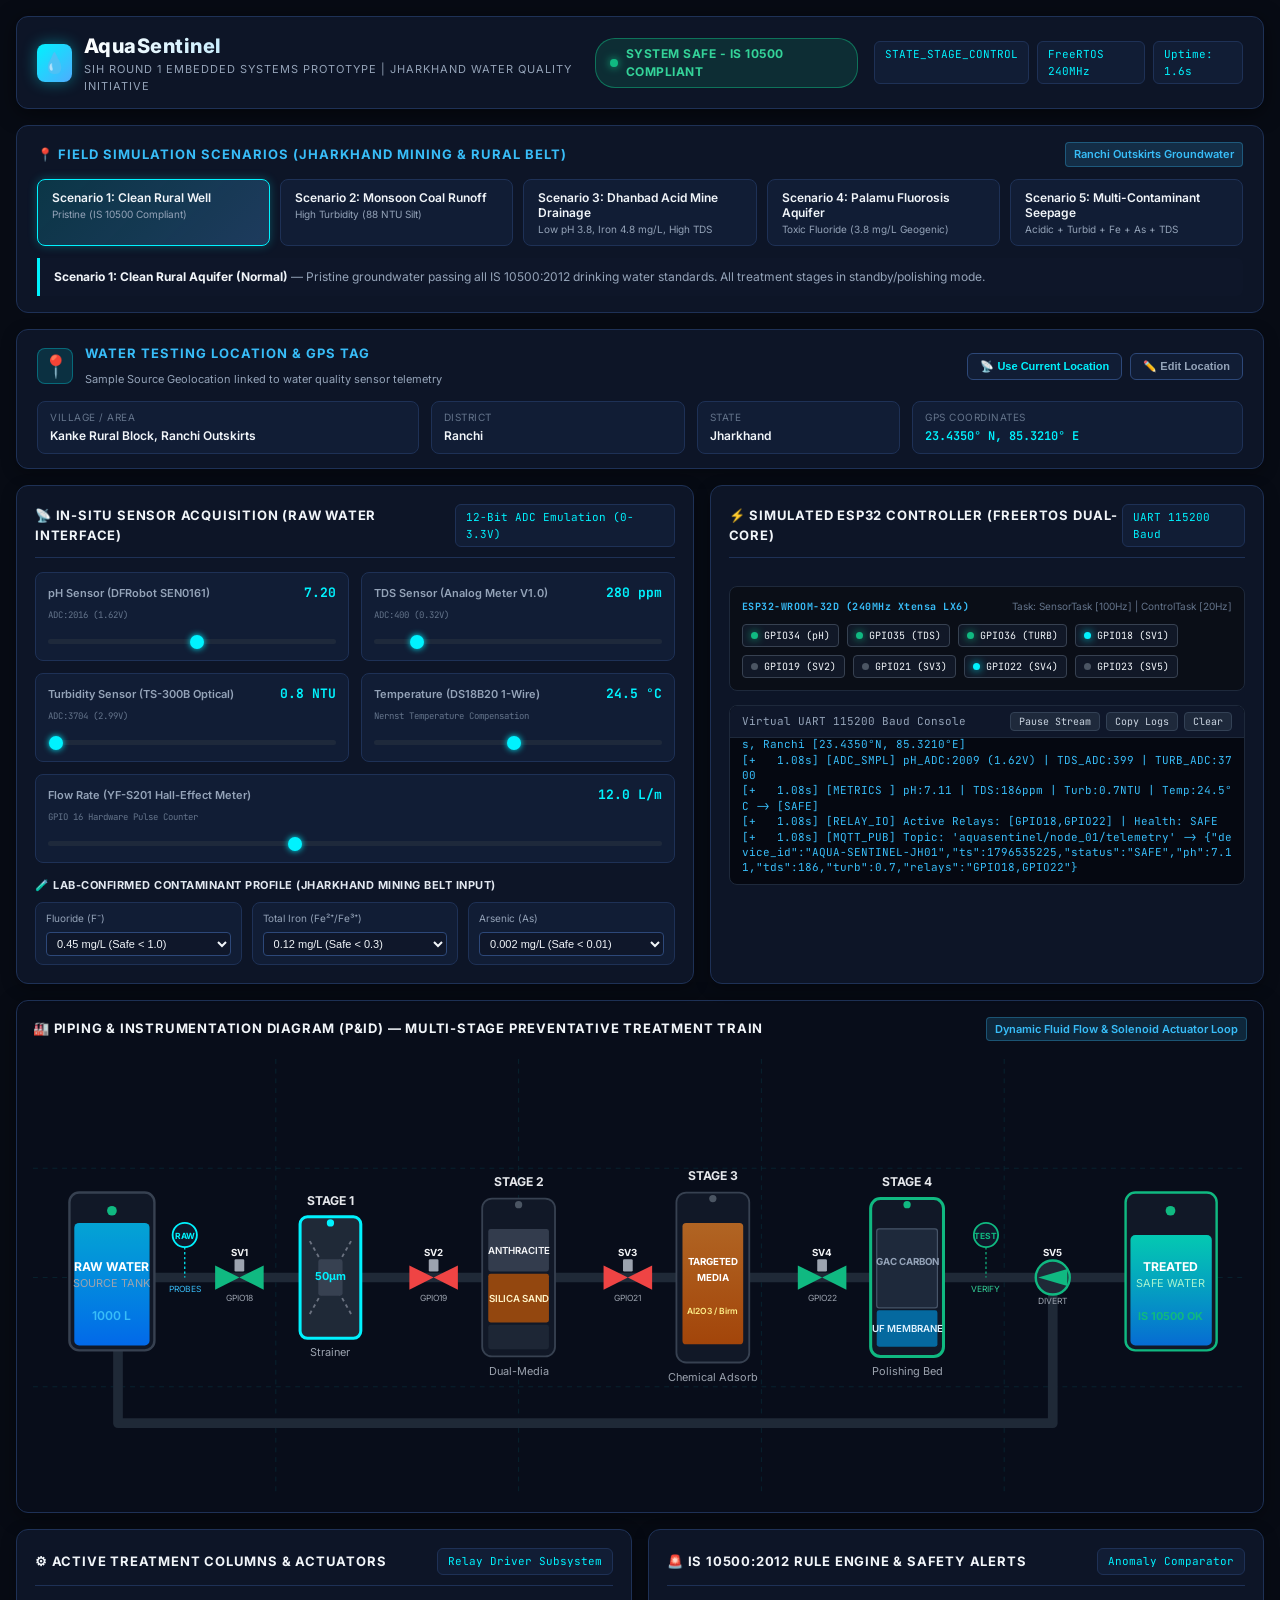
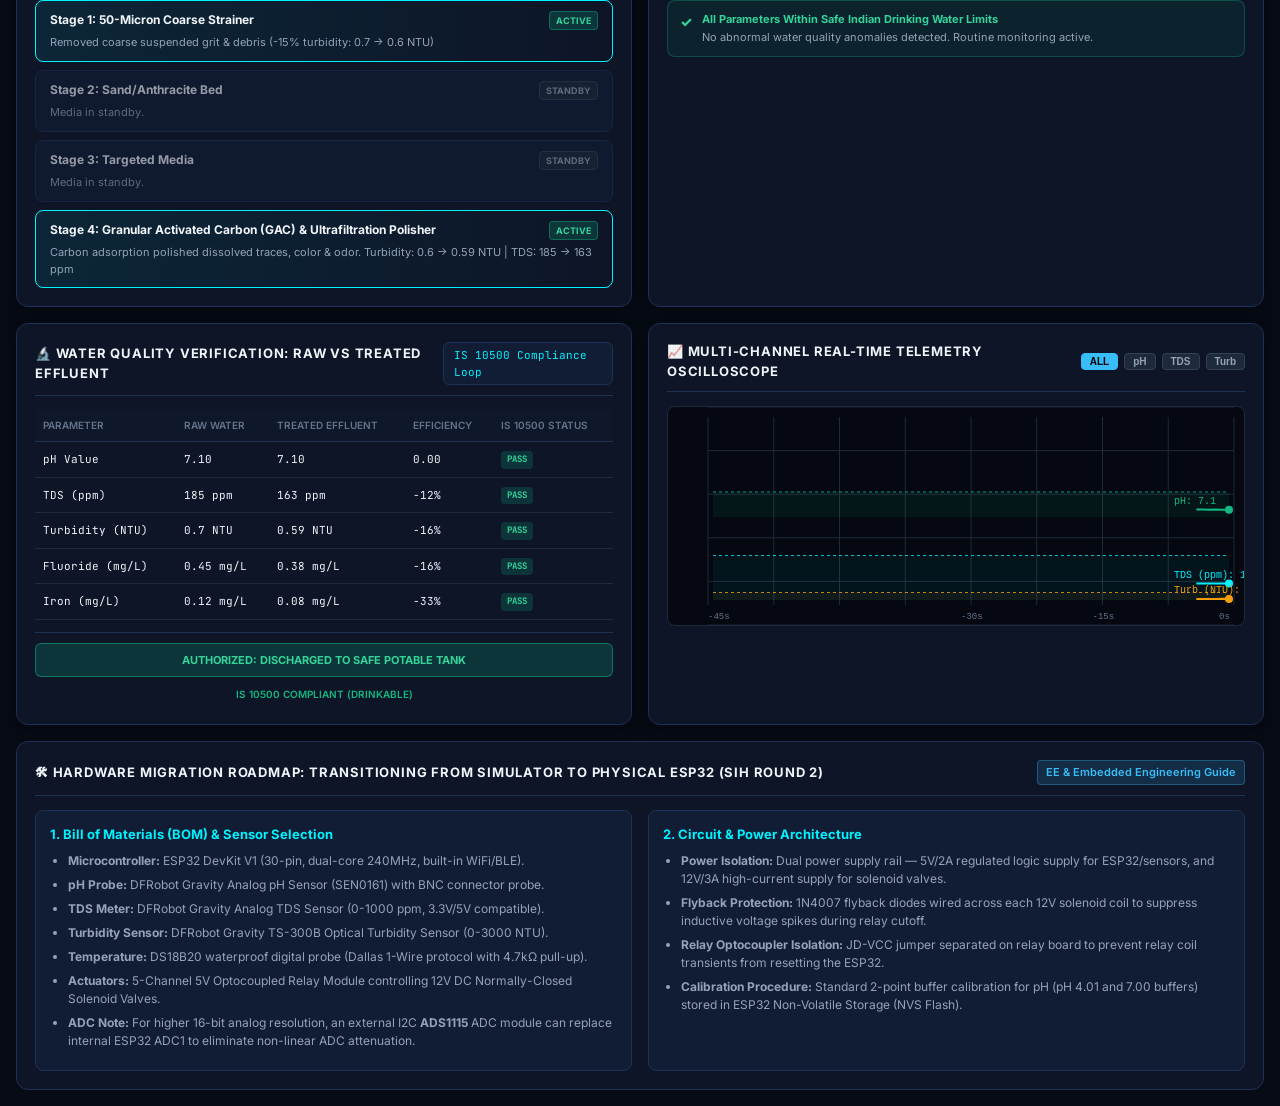
==== commit e259ce34: "Add Water Testing Location & GPS Tag feature with field coordinates" ====
--- a/AquaSentinel_Standalone.html
+++ b/AquaSentinel_Standalone.html
@@ -909,6 +909,182 @@
   overflow-x: auto;
 }
 
+/* ==========================================================================
+   WATER TESTING LOCATION / GPS CARD
+   ========================================================================== */
+.location-panel {
+  background: var(--bg-secondary);
+  border: 1px solid var(--border-dim);
+  border-radius: 12px;
+  padding: 14px 20px;
+  margin-bottom: 16px;
+  box-shadow: 0 4px 15px rgba(0, 0, 0, 0.3);
+}
+
+.location-header-row {
+  display: flex;
+  justify-content: space-between;
+  align-items: center;
+  margin-bottom: 12px;
+  flex-wrap: wrap;
+  gap: 10px;
+}
+
+.location-title-group {
+  display: flex;
+  align-items: center;
+  gap: 12px;
+}
+
+.location-pin-badge {
+  font-size: 22px;
+  width: 36px;
+  height: 36px;
+  background: rgba(0, 242, 254, 0.12);
+  border: 1px solid rgba(0, 242, 254, 0.3);
+  border-radius: 8px;
+  display: flex;
+  align-items: center;
+  justify-content: center;
+}
+
+.location-subtitle {
+  font-size: 11px;
+  color: var(--text-secondary);
+}
+
+.location-actions {
+  display: flex;
+  gap: 8px;
+}
+
+.btn-location {
+  background: var(--bg-card);
+  border: 1px solid var(--border-bright);
+  color: var(--accent-cyan);
+  padding: 6px 12px;
+  border-radius: 6px;
+  font-size: 11px;
+  font-weight: 600;
+  cursor: pointer;
+  display: flex;
+  align-items: center;
+  gap: 6px;
+  transition: all 0.2s ease;
+}
+
+.btn-location:hover {
+  background: var(--bg-card-hover);
+  border-color: var(--accent-cyan);
+  box-shadow: 0 0 8px rgba(0, 242, 254, 0.2);
+}
+
+.btn-location-sec {
+  color: var(--text-secondary);
+}
+
+.btn-save {
+  background: rgba(16, 185, 129, 0.2);
+  border-color: var(--accent-green);
+  color: #34d399;
+}
+
+.btn-cancel {
+  background: rgba(239, 68, 68, 0.15);
+  border-color: var(--accent-red);
+  color: #fca5a5;
+}
+
+.location-grid {
+  display: grid;
+  grid-template-columns: 1.5fr 1fr 0.8fr 1.3fr;
+  gap: 12px;
+}
+
+@media (max-width: 850px) {
+  .location-grid {
+    grid-template-columns: 1fr 1fr;
+  }
+}
+
+@media (max-width: 500px) {
+  .location-grid {
+    grid-template-columns: 1fr;
+  }
+}
+
+.loc-card-item {
+  background: var(--bg-card);
+  border: 1px solid var(--border-dim);
+  border-radius: 8px;
+  padding: 8px 12px;
+  display: flex;
+  flex-direction: column;
+  gap: 2px;
+}
+
+.loc-label {
+  font-size: 10px;
+  color: var(--text-muted);
+  text-transform: uppercase;
+  letter-spacing: 0.5px;
+}
+
+.loc-val {
+  font-size: 12px;
+  font-weight: 600;
+  color: var(--text-primary);
+}
+
+.loc-coords {
+  font-family: var(--font-mono);
+  color: var(--accent-cyan);
+}
+
+.location-edit-grid {
+  display: grid;
+  grid-template-columns: 1.5fr 1fr 1fr 1fr;
+  gap: 10px;
+  margin-top: 10px;
+}
+
+@media (max-width: 750px) {
+  .location-edit-grid {
+    grid-template-columns: 1fr 1fr;
+  }
+}
+
+.loc-input-group label {
+  display: block;
+  font-size: 10px;
+  color: var(--text-secondary);
+  margin-bottom: 4px;
+}
+
+.loc-input {
+  width: 100%;
+  background: #0f172a;
+  border: 1px solid var(--border-bright);
+  color: var(--text-primary);
+  font-size: 11px;
+  padding: 6px 8px;
+  border-radius: 4px;
+  outline: none;
+  font-family: var(--font-sans);
+}
+
+.loc-input:focus {
+  border-color: var(--accent-cyan);
+}
+
+.loc-edit-actions {
+  display: flex;
+  gap: 8px;
+  margin-top: 6px;
+  grid-column: span 4;
+}
+
+
 </style>
   <link rel="preconnect" href="https://fonts.googleapis.com">
   <link rel="preconnect" href="https://fonts.gstatic.com" crossorigin>
@@ -977,6 +1153,76 @@
     <div class="scenario-info-banner">
       <strong id="scenarioTitle">Scenario 1: Clean Rural Aquifer (Normal)</strong> — 
       <span id="scenarioDesc">Pristine groundwater passing all IS 10500:2012 drinking water standards. All treatment stages in standby/polishing mode.</span>
+    </div>
+  </section>
+
+  <!-- WATER TESTING LOCATION / GPS CARD -->
+  <section class="location-panel">
+    <div class="location-header-row">
+      <div class="location-title-group">
+        <span class="location-pin-badge">📍</span>
+        <div>
+          <h2 class="panel-title" style="margin-bottom: 2px;">
+            <span>Water Testing Location & GPS Tag</span>
+          </h2>
+          <span class="location-subtitle">Sample Source Geolocation linked to water quality sensor telemetry</span>
+        </div>
+      </div>
+      <div class="location-actions">
+        <button id="btnUseDeviceGps" class="btn-location" title="Detect GPS coordinates using device location">
+          <span>📡 Use Current Location</span>
+        </button>
+        <button id="btnEditLocation" class="btn-location btn-location-sec" title="Edit location details manually">
+          <span>✏️ Edit Location</span>
+        </button>
+      </div>
+    </div>
+
+    <!-- Display Mode -->
+    <div class="location-grid" id="locationDisplayGrid">
+      <div class="loc-card-item">
+        <span class="loc-label">Village / Area</span>
+        <span class="loc-val" id="locVillageTxt">Kanke Rural Block, Ranchi Outskirts</span>
+      </div>
+
+      <div class="loc-card-item">
+        <span class="loc-label">District</span>
+        <span class="loc-val" id="locDistrictTxt">Ranchi</span>
+      </div>
+
+      <div class="loc-card-item">
+        <span class="loc-label">State</span>
+        <span class="loc-val" id="locStateTxt">Jharkhand</span>
+      </div>
+
+      <div class="loc-card-item">
+        <span class="loc-label">GPS Coordinates</span>
+        <span class="loc-val loc-coords" id="locGpsTxt">23.4350° N, 85.3210° E</span>
+      </div>
+    </div>
+
+    <!-- Edit Mode (Inline and simple, hidden by default) -->
+    <div class="location-edit-grid" id="locationEditGrid" style="display: none;">
+      <div class="loc-input-group">
+        <label>Village / Area</label>
+        <input type="text" id="inputLocVillage" class="loc-input" value="Kanke Rural Block, Ranchi Outskirts">
+      </div>
+      <div class="loc-input-group">
+        <label>District</label>
+        <input type="text" id="inputLocDistrict" class="loc-input" value="Ranchi">
+      </div>
+      <div class="loc-input-group">
+        <label>Latitude (° N)</label>
+        <input type="number" step="0.0001" id="inputLocLat" class="loc-input" value="23.4350">
+      </div>
+      <div class="loc-input-group">
+        <label>Longitude (° E)</label>
+        <input type="number" step="0.0001" id="inputLocLong" class="loc-input" value="85.3210">
+      </div>
+      <div class="loc-edit-actions">
+        <button id="btnSaveLocation" class="btn-location btn-save">✓ Save</button>
+        <button id="btnCancelLocation" class="btn-location btn-cancel">Cancel</button>
+      </div>
     </div>
   </section>
 
@@ -2715,35 +2961,70 @@
     name: "Scenario 1: Clean Rural Aquifer (Normal)",
     description: "Pristine groundwater passing all IS 10500:2012 drinking water standards. All treatment stages in standby/polishing mode.",
     raw: { ph: 7.20, tds: 280, turbidity: 0.8, temperature: 24.5, flow: 12.0 },
-    lab: { fluoride: 0.45, iron: 0.12, arsenic: 0.002, region: "Ranchi Outskirts Groundwater" }
+    lab: { fluoride: 0.45, iron: 0.12, arsenic: 0.002, region: "Ranchi Outskirts Groundwater" },
+    location: {
+      village: "Kanke Rural Block, Ranchi Outskirts",
+      district: "Ranchi",
+      state: "Jharkhand",
+      lat: 23.4350,
+      long: 85.3210
+    }
   },
   SCENARIO_TURBID_RUNOFF: {
     id: "SCENARIO_TURBID_RUNOFF",
     name: "Scenario 2: Monsoon Mining Runoff (Turbid)",
     description: "Heavy silt and suspended colloidal matter (> 85 NTU) washed from opencast coal pit surfaces into local village ponds during monsoon rains.",
     raw: { ph: 6.90, tds: 420, turbidity: 88.0, temperature: 26.0, flow: 14.5 },
-    lab: { fluoride: 0.60, iron: 0.25, arsenic: 0.003, region: "Dhanbad Opencast Coalfield Runoff" }
+    lab: { fluoride: 0.60, iron: 0.25, arsenic: 0.003, region: "Dhanbad Opencast Coalfield Runoff" },
+    location: {
+      village: "Baghmara Opencast Pit Buffer",
+      district: "Dhanbad",
+      state: "Jharkhand",
+      lat: 23.7957,
+      long: 86.2081
+    }
   },
   SCENARIO_ACID_MINE_DRAINAGE: {
     id: "SCENARIO_ACID_MINE_DRAINAGE",
     name: "Scenario 3: Dhanbad Acid Mine Drainage (AMD)",
     description: "Pyrite (FeS2) oxidation generates low pH acidic water (pH 3.8) with heavy dissolved ferrous/ferric iron (4.5 mg/L) and elevated sulfate mineralization.",
     raw: { ph: 3.80, tds: 1350, turbidity: 34.0, temperature: 27.5, flow: 10.0 },
-    lab: { fluoride: 0.80, iron: 4.80, arsenic: 0.008, region: "Jharia / Dhanbad Deep Mine Seepage" }
+    lab: { fluoride: 0.80, iron: 4.80, arsenic: 0.008, region: "Jharia / Dhanbad Deep Mine Seepage" },
+    location: {
+      village: "Jharia Colliery Drainage Zone",
+      district: "Dhanbad",
+      state: "Jharkhand",
+      lat: 23.7410,
+      long: 86.4150
+    }
   },
   SCENARIO_FLUORIDE_BELT: {
     id: "SCENARIO_FLUORIDE_BELT",
     name: "Scenario 4: Palamu Fluorosis Aquifer (Fluoride)",
     description: "High geogenic fluoride leaching from granite/gneiss bedrocks in Palamu/Garhwa belt (3.8 mg/L). Causes dental and crippling skeletal fluorosis without treatment.",
     raw: { ph: 7.90, tds: 820, turbidity: 3.2, temperature: 25.0, flow: 11.0 },
-    lab: { fluoride: 3.80, iron: 0.20, arsenic: 0.004, region: "Palamu/Daltonganj Deep Borewell" }
+    lab: { fluoride: 3.80, iron: 0.20, arsenic: 0.004, region: "Palamu/Daltonganj Deep Borewell" },
+    location: {
+      village: "Daltonganj Deep Aquifer Point",
+      district: "Palamu",
+      state: "Jharkhand",
+      lat: 24.0370,
+      long: 84.0720
+    }
   },
   SCENARIO_CRITICAL_MULTI: {
     id: "SCENARIO_CRITICAL_MULTI",
     name: "Scenario 5: Multi-Contaminant Mining Seepage",
     description: "Severe combined contamination: Acidic pH (4.8), heavy colloidal silt (65 NTU), high mineralization (1650 ppm TDS), elevated Iron (3.4 mg/L), and trace Arsenic.",
     raw: { ph: 4.80, tds: 1650, turbidity: 65.0, temperature: 28.0, flow: 8.5 },
-    lab: { fluoride: 2.10, iron: 3.40, arsenic: 0.045, region: "Chaibasa / West Singhbhum Mineral Belt" }
+    lab: { fluoride: 2.10, iron: 3.40, arsenic: 0.045, region: "Chaibasa / West Singhbhum Mineral Belt" },
+    location: {
+      village: "Noamundi Iron Ore Seepage Zone",
+      district: "West Singhbhum",
+      state: "Jharkhand",
+      lat: 22.1460,
+      long: 85.4920
+    }
   }
 };
 
@@ -2756,6 +3037,7 @@
 
     // Current State Variables
     this.currentScenarioKey = 'SCENARIO_NORMAL';
+    this.currentLocation = { ...PRESET_SCENARIOS.SCENARIO_NORMAL.location };
     this.rawSensors = { ...PRESET_SCENARIOS.SCENARIO_NORMAL.raw };
     this.labProfile = { ...PRESET_SCENARIOS.SCENARIO_NORMAL.lab };
     this.isSerialPaused = false;
@@ -2778,6 +3060,22 @@
       scenarioTitle: document.getElementById('scenarioTitle'),
       scenarioDesc: document.getElementById('scenarioDesc'),
       scenarioRegion: document.getElementById('scenarioRegion'),
+
+      // Location / GPS elements
+      locVillageTxt: document.getElementById('locVillageTxt'),
+      locDistrictTxt: document.getElementById('locDistrictTxt'),
+      locStateTxt: document.getElementById('locStateTxt'),
+      locGpsTxt: document.getElementById('locGpsTxt'),
+      btnUseDeviceGps: document.getElementById('btnUseDeviceGps'),
+      btnEditLocation: document.getElementById('btnEditLocation'),
+      locationDisplayGrid: document.getElementById('locationDisplayGrid'),
+      locationEditGrid: document.getElementById('locationEditGrid'),
+      inputLocVillage: document.getElementById('inputLocVillage'),
+      inputLocDistrict: document.getElementById('inputLocDistrict'),
+      inputLocLat: document.getElementById('inputLocLat'),
+      inputLocLong: document.getElementById('inputLocLong'),
+      btnSaveLocation: document.getElementById('btnSaveLocation'),
+      btnCancelLocation: document.getElementById('btnCancelLocation'),
 
       // Sliders & Inputs
       sliderPh: document.getElementById('sliderPh'),
@@ -2937,6 +3235,81 @@
         this.chart.setFilter(ch);
       });
     });
+
+    // Location / GPS Event Handlers
+    if (this.dom.btnUseDeviceGps) {
+      this.dom.btnUseDeviceGps.addEventListener('click', () => {
+        if ("geolocation" in navigator) {
+          this.dom.btnUseDeviceGps.textContent = "⏳ Detecting...";
+          navigator.geolocation.getCurrentPosition(
+            (pos) => {
+              this.currentLocation.lat = parseFloat(pos.coords.latitude.toFixed(4));
+              this.currentLocation.long = parseFloat(pos.coords.longitude.toFixed(4));
+              this.currentLocation.village = "Current Field Location";
+              this.currentLocation.district = "Live GPS Sensor Node";
+              this.currentLocation.state = "Jharkhand";
+              this.updateLocationDisplay();
+              this.dom.btnUseDeviceGps.textContent = "📡 GPS Synced!";
+              this.firmware.logSerial("GPS_LOC", `Device GPS Synced: Lat ${this.currentLocation.lat}° N, Long ${this.currentLocation.long}° E`);
+              setTimeout(() => {
+                this.dom.btnUseDeviceGps.textContent = "📡 Use Current Location";
+              }, 2500);
+            },
+            (err) => {
+              alert("Unable to access device GPS (Permission denied or timeout). Using sample field coordinates.");
+              this.dom.btnUseDeviceGps.textContent = "📡 Use Current Location";
+            },
+            { timeout: 8000 }
+          );
+        } else {
+          alert("Browser geolocation not supported on this device.");
+        }
+      });
+    }
+
+    if (this.dom.btnEditLocation) {
+      this.dom.btnEditLocation.addEventListener('click', () => {
+        const isEditing = this.dom.locationEditGrid.style.display !== 'none';
+        this.dom.locationEditGrid.style.display = isEditing ? 'none' : 'grid';
+        this.dom.locationDisplayGrid.style.display = isEditing ? 'grid' : 'none';
+        this.dom.btnEditLocation.textContent = isEditing ? "✏️ Edit Location" : "✖ Close Edit";
+      });
+    }
+
+    if (this.dom.btnSaveLocation) {
+      this.dom.btnSaveLocation.addEventListener('click', () => {
+        this.currentLocation.village = this.dom.inputLocVillage.value || "Sample Village";
+        this.currentLocation.district = this.dom.inputLocDistrict.value || "Ranchi";
+        this.currentLocation.lat = parseFloat(this.dom.inputLocLat.value) || 23.4350;
+        this.currentLocation.long = parseFloat(this.dom.inputLocLong.value) || 85.3210;
+        this.updateLocationDisplay();
+        this.dom.locationEditGrid.style.display = 'none';
+        this.dom.locationDisplayGrid.style.display = 'grid';
+        this.dom.btnEditLocation.textContent = "✏️ Edit Location";
+        this.firmware.logSerial("GPS_LOC", `Location Manual Update: ${this.currentLocation.village}, ${this.currentLocation.district} [${this.currentLocation.lat}°N, ${this.currentLocation.long}°E]`);
+      });
+    }
+
+    if (this.dom.btnCancelLocation) {
+      this.dom.btnCancelLocation.addEventListener('click', () => {
+        this.updateLocationDisplay();
+        this.dom.locationEditGrid.style.display = 'none';
+        this.dom.locationDisplayGrid.style.display = 'grid';
+        this.dom.btnEditLocation.textContent = "✏️ Edit Location";
+      });
+    }
+  }
+
+  updateLocationDisplay() {
+    if (this.dom.locVillageTxt) this.dom.locVillageTxt.textContent = this.currentLocation.village;
+    if (this.dom.locDistrictTxt) this.dom.locDistrictTxt.textContent = this.currentLocation.district;
+    if (this.dom.locStateTxt) this.dom.locStateTxt.textContent = this.currentLocation.state || "Jharkhand";
+    if (this.dom.locGpsTxt) this.dom.locGpsTxt.textContent = `${this.currentLocation.lat.toFixed(4)}° N, ${this.currentLocation.long.toFixed(4)}° E`;
+
+    if (this.dom.inputLocVillage) this.dom.inputLocVillage.value = this.currentLocation.village;
+    if (this.dom.inputLocDistrict) this.dom.inputLocDistrict.value = this.currentLocation.district;
+    if (this.dom.inputLocLat) this.dom.inputLocLat.value = this.currentLocation.lat;
+    if (this.dom.inputLocLong) this.dom.inputLocLong.value = this.currentLocation.long;
   }
 
   loadScenario(scenarioKey) {
@@ -2946,6 +3319,10 @@
     this.currentScenarioKey = scenarioKey;
     this.rawSensors = { ...sc.raw };
     this.labProfile = { ...sc.lab };
+    if (sc.location) {
+      this.currentLocation = { ...sc.location };
+      this.updateLocationDisplay();
+    }
 
     // Update Buttons UI
     this.dom.scenarioButtons.forEach(btn => {
@@ -2975,6 +3352,9 @@
 
     this.updateSliderDisplays();
     this.firmware.logSerial("SCENARIO", `Loaded Preset Profile: [${sc.name}]`);
+    if (sc.location) {
+      this.firmware.logSerial("GPS_LOC", `Field Site: ${sc.location.village}, ${sc.location.district} [${sc.location.lat.toFixed(4)}°N, ${sc.location.long.toFixed(4)}°E]`);
+    }
   }
 
   updateSliderDisplays() {
